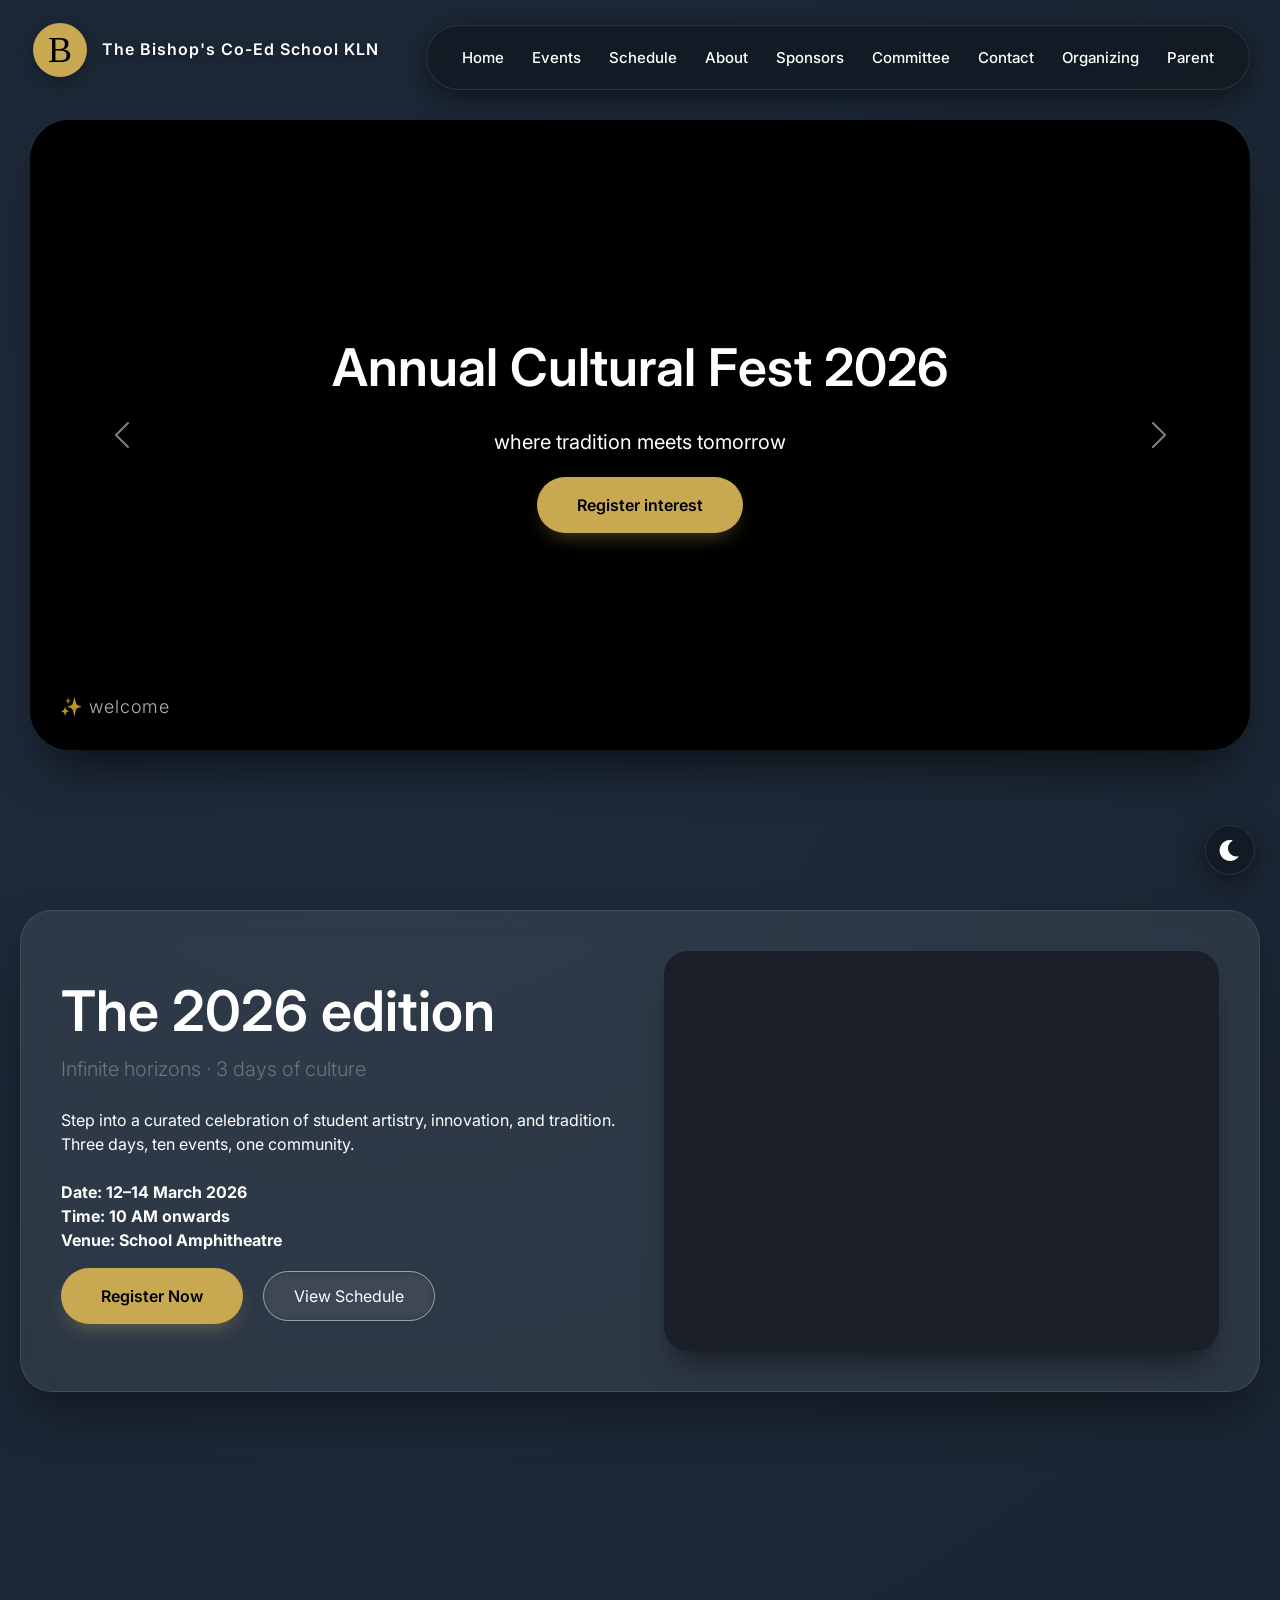
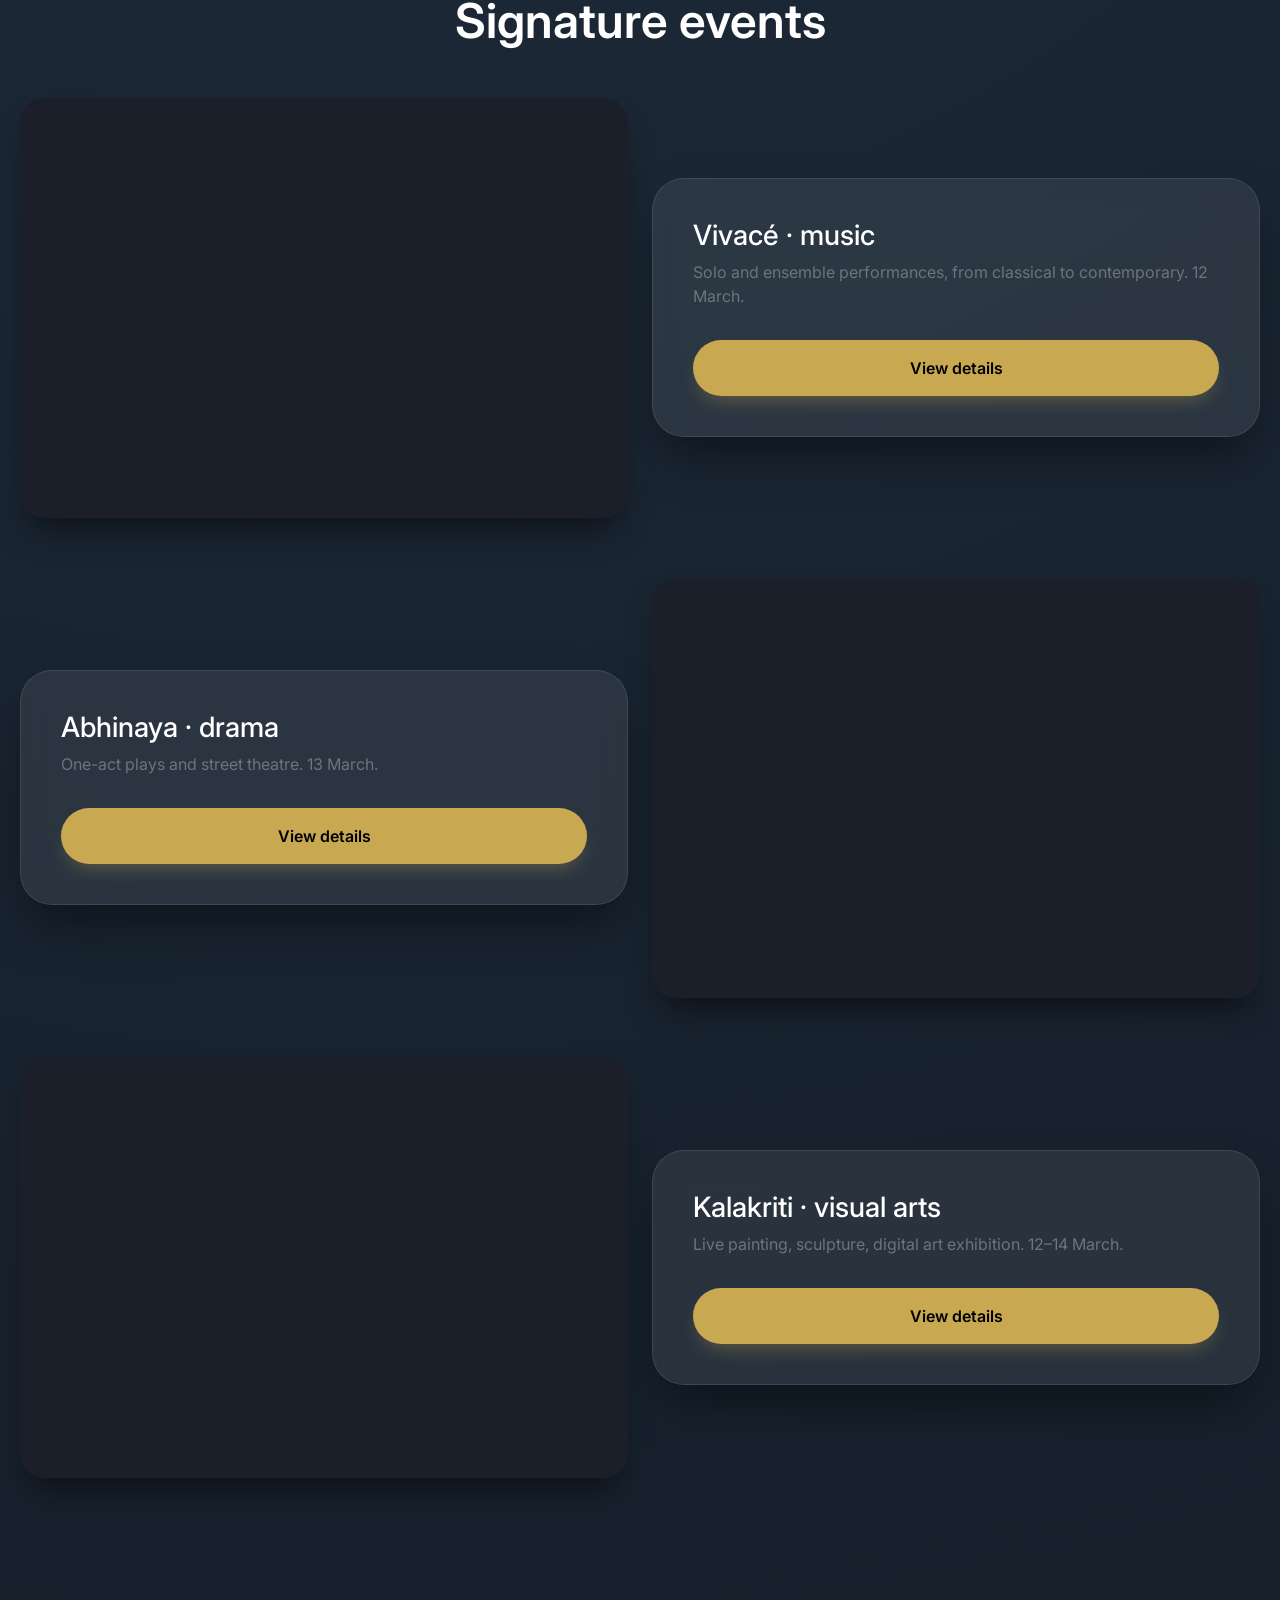
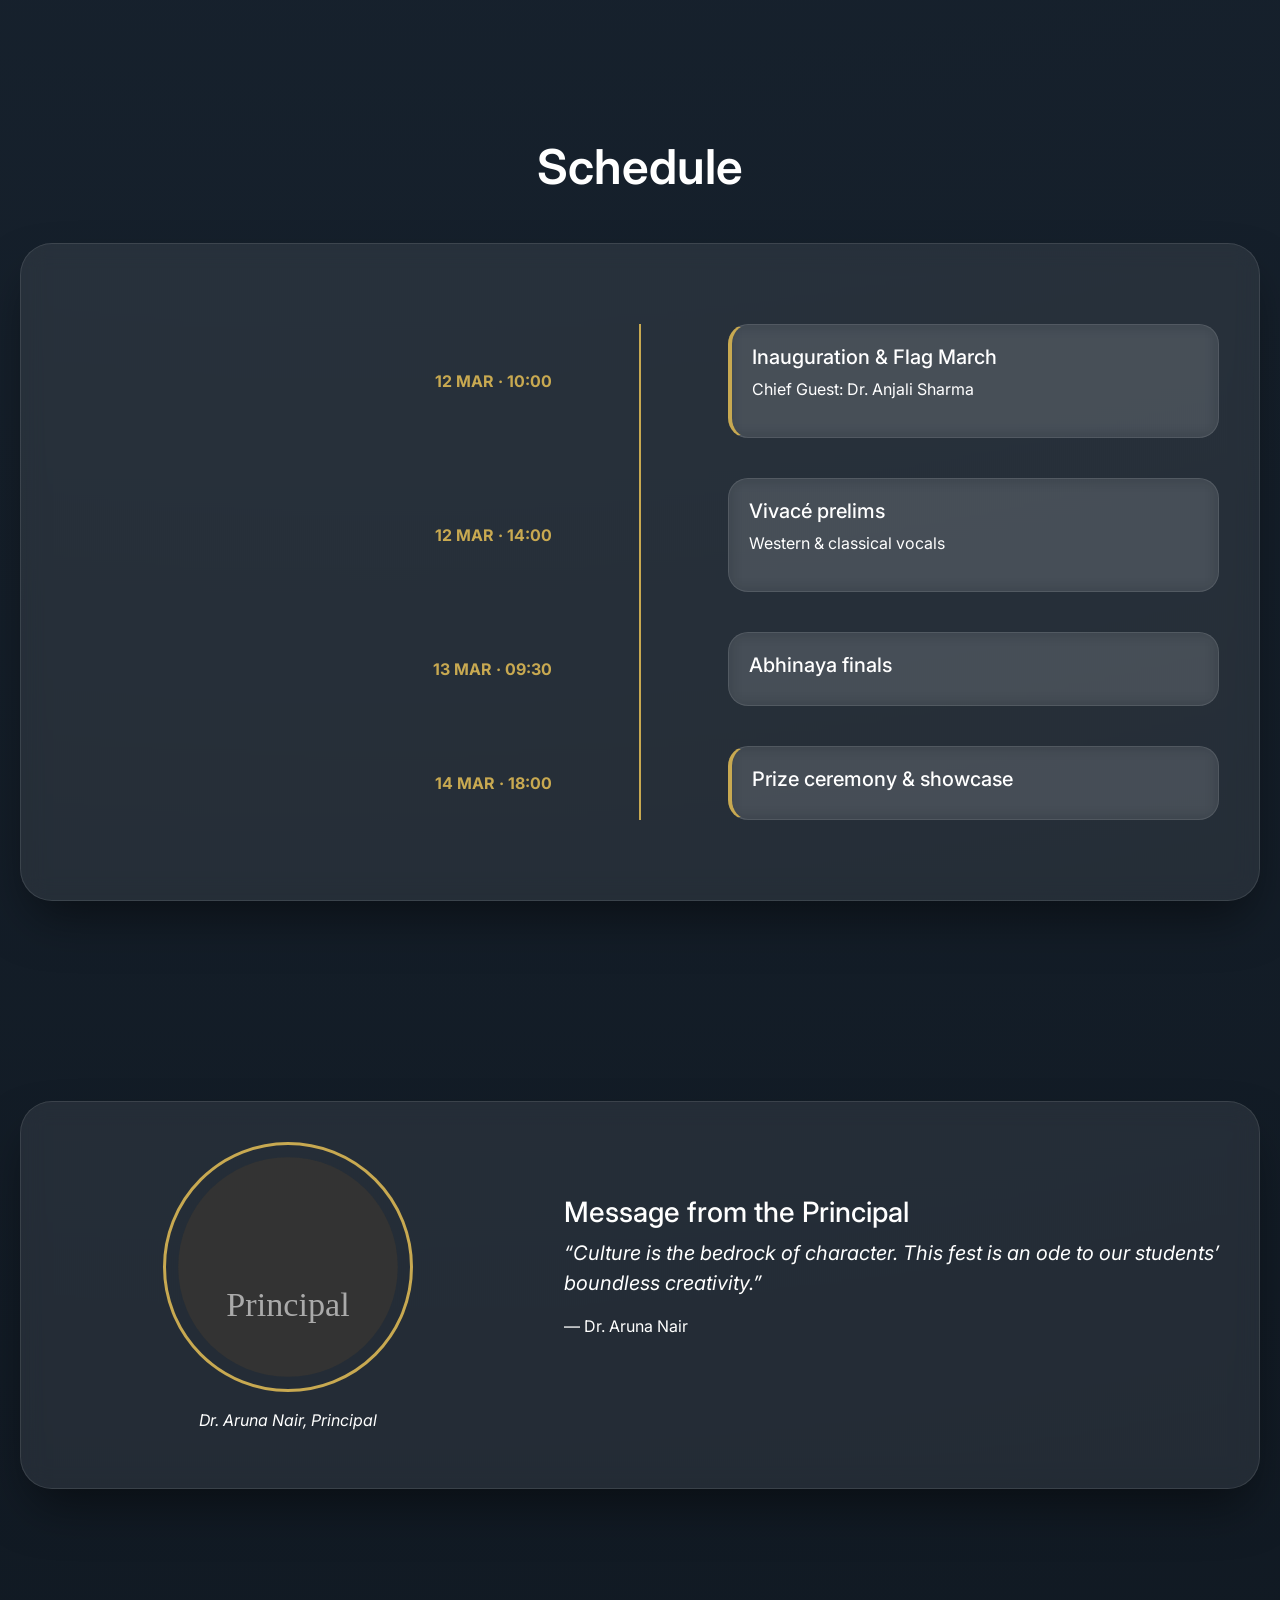
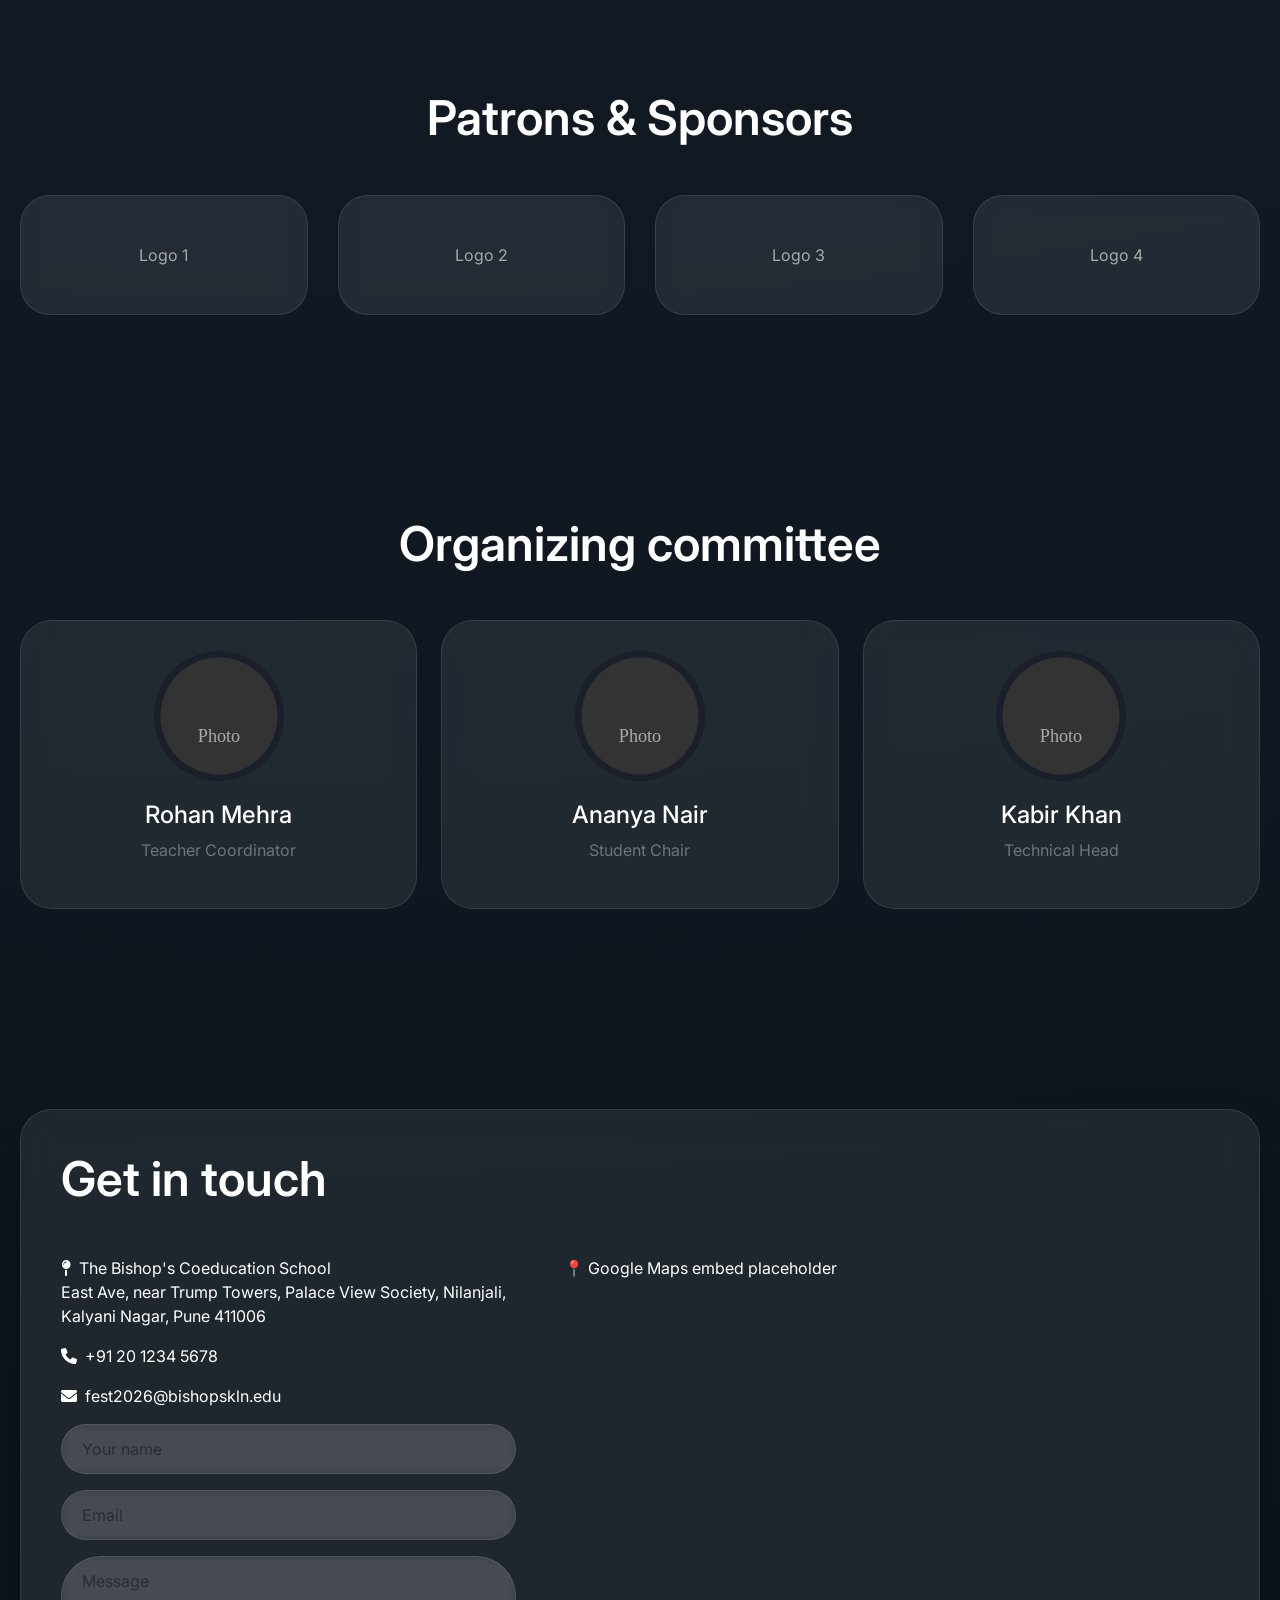
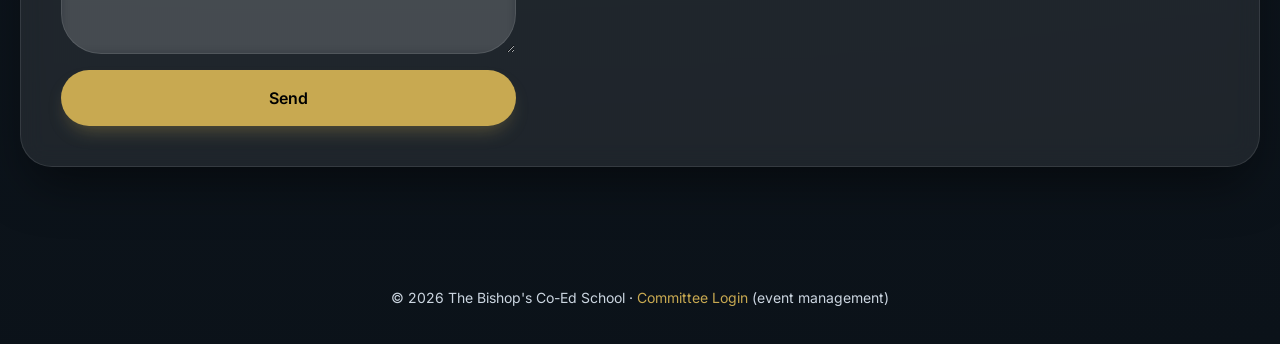
==== index.html @ 4e0a0984 "Add files via upload" ====
<!DOCTYPE html>
<html lang="en">
<head>
  <meta charset="UTF-8">
  <meta name="viewport" content="width=device-width, initial-scale=1.0">
  <title>The Bishop's Co-Ed School · Cultural Fest 2026</title>
  <link href="https://cdn.jsdelivr.net/npm/bootstrap@5.3.0-alpha1/dist/css/bootstrap.min.css" rel="stylesheet">
  <link rel="stylesheet" href="https://cdnjs.cloudflare.com/ajax/libs/font-awesome/6.0.0-beta3/css/all.min.css">
  <link href="https://fonts.googleapis.com/css2?family=Inter:opsz,wght@14..32,300;14..32,400;14..32,500;14..32,600;14..32,700&display=swap" rel="stylesheet">
  <link rel="stylesheet" href="style.css">
  <style>
    .footer-note { text-align: center; padding: 20px; font-size: 14px; background: transparent; color: var(--text-secondary); }
    .footer-note a { color: var(--gold); text-decoration: none; }
    .circle-img { width: 250px; height: 250px; border-radius: 50%; object-fit: cover; border: 3px solid var(--gold); }
    .event-img, .committee-img-fixed { width: 100%; height: 100%; object-fit: cover; border-radius: inherit; }
    .sponsor-img { width: 100%; height: 100%; object-fit: contain; padding: 20px; }
  </style>
</head>
<body>
  <!-- floating logo -->
  <div class="floating-logo" id="floatingLogo">
    <img src="images/logo.svg" alt="Bishop's Logo" onerror="this.src='data:image/svg+xml,%3Csvg xmlns=\'http://www.w3.org/2000/svg\' viewBox=\'0 0 100 100\'%3E%3Ccircle cx=\'50\' cy=\'50\' r=\'45\' fill=\'%23C8A951\' /%3E%3Ctext x=\'50\' y=\'70\' font-size=\'60\' text-anchor=\'middle\' fill=\'%23000000\' font-family=\'Inter\'%3EB%3C/text%3E%3C/svg%3E'">
    <div class="logo-text">The Bishop's Co-Ed School KLN</div>
  </div>

  <!-- floating navbar -->
  <nav class="floating-nav" id="floatingNav">
    <button class="hamburger" id="hamburgerBtn"><i class="fas fa-bars"></i></button>
    <ul class="nav-links" id="navLinks">
      <li><a href="index.html">Home</a></li>
      <li><a href="#events">Events</a></li>
      <li><a href="#schedule">Schedule</a></li>
      <li><a href="#about">About</a></li>
      <li><a href="#sponsors">Sponsors</a></li>
      <li><a href="#committee">Committee</a></li>
      <li><a href="#contact">Contact</a></li>
      <li><a href="organizing.html">Organizing</a></li>
      <li><a href="parent-login.html">Parent</a></li>
    </ul>
  </nav>

  <!-- theme toggle -->
  <div class="theme-toggle" id="themeToggle"><i class="fas fa-moon"></i></div>

  <!-- spacer for fixed header -->
  <div class="main-spacer"></div>

  <!-- CAROUSEL -->
  <div class="carousel-section">
    <div id="heroCarousel" class="carousel slide carousel-fade carousel-custom" data-bs-ride="carousel" data-bs-interval="4000">
      <div class="carousel-inner">
        <div class="carousel-item active">
          <div class="carousel-placeholder" style="background-image: url('images/carousel1.jpg'); background-size: cover; background-position: center;">
            <h1 style="font-size:52px; font-weight:600;">Annual Cultural Fest 2026</h1>
            <p style="font-size:20px; margin:20px 0;">where tradition meets tomorrow</p>
            <a href="registration.html" class="btn-gold">Register interest</a>
          </div>
          <div class="carousel-caption-custom">✨ welcome</div>
        </div>
        <div class="carousel-item">
          <div class="carousel-placeholder" style="background-image: url('images/carousel2.jpg'); background-size: cover; background-position: center;">
            <h2>Performing Arts</h2>
          </div>
          <div class="carousel-caption-custom">Highlights 2025 · music</div>
        </div>
        <div class="carousel-item">
          <div class="carousel-placeholder" style="background-image: url('images/carousel3.jpg'); background-size: cover; background-position: center;">
            <h2>Visual Arts</h2>
          </div>
          <div class="carousel-caption-custom">Highlights 2025 · art</div>
        </div>
        <div class="carousel-item">
          <div class="carousel-placeholder" style="background-image: url('images/carousel4.jpg'); background-size: cover; background-position: center;">
            <h2>Drama & Theatre</h2>
          </div>
          <div class="carousel-caption-custom">Highlights 2025 · stage</div>
        </div>
        <div class="carousel-item">
          <div class="carousel-placeholder" style="background-image: url('images/carousel5.jpg'); background-size: cover; background-position: center;">
            <h2>Literary</h2>
          </div>
          <div class="carousel-caption-custom">Highlights 2025 · words</div>
        </div>
        <div class="carousel-item">
          <div class="carousel-placeholder" style="background-image: url('images/carousel6.jpg'); background-size: cover; background-position: center;">
            <h1 style="font-size:48px;">Join the Celebration</h1>
            <a href="registration.html" class="btn-gold mt-4">REGISTER NOW</a>
          </div>
          <div class="carousel-caption-custom">final call</div>
        </div>
      </div>
      <button class="carousel-control-prev" type="button" data-bs-target="#heroCarousel" data-bs-slide="prev"><span class="carousel-control-prev-icon"></span></button>
      <button class="carousel-control-next" type="button" data-bs-target="#heroCarousel" data-bs-slide="next"><span class="carousel-control-next-icon"></span></button>
    </div>
  </div>

  <!-- EVENT INTRO -->
  <section class="section-padding" id="home">
    <div class="container-custom">
      <div class="floating-card">
        <div class="row g-5 align-items-center">
          <div class="col-lg-6">
            <h2 class="display-4 fw-semibold">The 2026 edition</h2>
            <p class="lead text-secondary">Infinite horizons · 3 days of culture</p>
            <p class="my-4">Step into a curated celebration of student artistry, innovation, and tradition. Three days, ten events, one community.</p>
            <p class="fw-bold"><span class="gold-text">Date:</span> 12–14 March 2026<br><span class="gold-text">Time:</span> 10 AM onwards<br><span class="gold-text">Venue:</span> School Amphitheatre</p>
            <a href="registration.html" class="btn-gold me-3">Register Now</a>
            <a href="#schedule" class="btn-outline-light">View Schedule</a>
          </div>
          <div class="col-lg-6">
            <div class="event-image" style="height:400px; overflow:hidden; border-radius:24px;">
              <img src="images/event-intro.jpg" alt="Event intro" class="event-img" onerror="this.style.display='none'; this.parentElement.classList.add('placeholder-black');">
            </div>
          </div>
        </div>
      </div>
    </div>
  </section>

  <!-- EVENTS ALTERNATING -->
  <section class="section-padding" id="events">
    <div class="container-custom">
      <h2 class="display-5 fw-semibold mb-5 text-center gold-text">Signature events</h2>
      
      <!-- Event 1 -->
      <div class="event-row row align-items-center">
        <div class="col-md-6 mb-4 mb-md-0">
          <div class="event-image" style="height:420px; overflow:hidden;">
            <img src="images/event1.jpg" alt="Vivacé" class="event-img" onerror="this.style.display='none'; this.parentElement.classList.add('placeholder-black');">
          </div>
        </div>
        <div class="col-md-6">
          <div class="floating-card" data-modal-target="eventModal1" style="cursor:pointer;">
            <h3>Vivacé · music</h3>
            <p class="text-secondary">Solo and ensemble performances, from classical to contemporary. 12 March.</p>
            <button class="btn-gold mt-3" data-modal-target="eventModal1">View details</button>
          </div>
        </div>
      </div>

      <!-- Event 2 -->
      <div class="event-row row align-items-center flex-md-row-reverse">
        <div class="col-md-6 mb-4 mb-md-0">
          <div class="event-image" style="height:420px; overflow:hidden;">
            <img src="images/event2.jpg" alt="Abhinaya" class="event-img" onerror="this.style.display='none'; this.parentElement.classList.add('placeholder-black');">
          </div>
        </div>
        <div class="col-md-6">
          <div class="floating-card" data-modal-target="eventModal2" style="cursor:pointer;">
            <h3>Abhinaya · drama</h3>
            <p class="text-secondary">One-act plays and street theatre. 13 March.</p>
            <button class="btn-gold mt-3" data-modal-target="eventModal2">View details</button>
          </div>
        </div>
      </div>

      <!-- Event 3 -->
      <div class="event-row row align-items-center">
        <div class="col-md-6 mb-4 mb-md-0">
          <div class="event-image" style="height:420px; overflow:hidden;">
            <img src="images/event3.jpg" alt="Kalakriti" class="event-img" onerror="this.style.display='none'; this.parentElement.classList.add('placeholder-black');">
          </div>
        </div>
        <div class="col-md-6">
          <div class="floating-card" data-modal-target="eventModal3" style="cursor:pointer;">
            <h3>Kalakriti · visual arts</h3>
            <p class="text-secondary">Live painting, sculpture, digital art exhibition. 12–14 March.</p>
            <button class="btn-gold mt-3" data-modal-target="eventModal3">View details</button>
          </div>
        </div>
      </div>
    </div>
  </section>

  <!-- SCHEDULE -->
  <section class="section-padding" id="schedule">
    <div class="container-custom">
      <h2 class="display-5 fw-semibold mb-5 text-center gold-text">Schedule</h2>
      <div class="floating-card">
        <div class="timeline-custom">
          <div class="timeline-line"></div>
          <div class="timeline-item" data-modal-target="scheduleModal1">
            <div class="timeline-time">12 MAR · 10:00</div>
            <div class="timeline-desc"><div class="timeline-card highlight"><h5>Inauguration & Flag March</h5><p>Chief Guest: Dr. Anjali Sharma</p></div></div>
          </div>
          <div class="timeline-item" data-modal-target="scheduleModal2">
            <div class="timeline-time">12 MAR · 14:00</div>
            <div class="timeline-desc"><div class="timeline-card"><h5>Vivacé prelims</h5><p>Western & classical vocals</p></div></div>
          </div>
          <div class="timeline-item" data-modal-target="scheduleModal3">
            <div class="timeline-time">13 MAR · 09:30</div>
            <div class="timeline-desc"><div class="timeline-card"><h5>Abhinaya finals</h5></div></div>
          </div>
          <div class="timeline-item" data-modal-target="scheduleModal4">
            <div class="timeline-time">14 MAR · 18:00</div>
            <div class="timeline-desc"><div class="timeline-card highlight"><h5>Prize ceremony & showcase</h5></div></div>
          </div>
        </div>
      </div>
    </div>
  </section>

  <!-- ABOUT -->
  <section class="section-padding" id="about">
    <div class="container-custom">
      <div class="floating-card">
        <div class="row g-5 align-items-center">
          <div class="col-md-5 text-center">
            <img src="images/principal.jpg" alt="Principal Dr. Aruna Nair" class="circle-img" onerror="this.src='data:image/svg+xml,%3Csvg xmlns=\'http://www.w3.org/2000/svg\' width=\'250\' height=\'250\' viewBox=\'0 0 100 100\'%3E%3Ccircle cx=\'50\' cy=\'50\' r=\'45\' fill=\'%23333\' /%3E%3Ctext x=\'50\' y=\'70\' font-size=\'14\' text-anchor=\'middle\' fill=\'%23aaa\'%3EPrincipal%3C/text%3E%3C/svg%3E';">
            <p class="mt-3 fst-italic">Dr. Aruna Nair, Principal</p>
          </div>
          <div class="col-md-7">
            <h3>Message from the Principal</h3>
            <p class="fs-5 fst-italic">“Culture is the bedrock of character. This fest is an ode to our students’ boundless creativity.”</p>
            <p>— Dr. Aruna Nair</p>
            <div class="placeholder-black" style="height:40px; width:200px;"></div>
          </div>
        </div>
      </div>
    </div>
  </section>

  <!-- SPONSORS -->
  <section class="section-padding" id="sponsors">
    <div class="container-custom">
      <h2 class="display-5 fw-semibold mb-5 text-center gold-text">Patrons & Sponsors</h2>
      <div class="sponsor-grid">
        <div class="sponsor-item" data-modal-target="sponsorModal1">
          <img src="images/sponsor1.jpg" alt="Sponsor 1" class="sponsor-img" onerror="this.style.display='none'; this.parentElement.innerHTML='Logo 1';">
        </div>
        <div class="sponsor-item" data-modal-target="sponsorModal2">
          <img src="images/sponsor2.jpg" alt="Sponsor 2" class="sponsor-img" onerror="this.style.display='none'; this.parentElement.innerHTML='Logo 2';">
        </div>
        <div class="sponsor-item" data-modal-target="sponsorModal3">
          <img src="images/sponsor3.jpg" alt="Sponsor 3" class="sponsor-img" onerror="this.style.display='none'; this.parentElement.innerHTML='Logo 3';">
        </div>
        <div class="sponsor-item" data-modal-target="sponsorModal4">
          <img src="images/sponsor4.jpg" alt="Sponsor 4" class="sponsor-img" onerror="this.style.display='none'; this.parentElement.innerHTML='Logo 4';">
        </div>
      </div>
    </div>
  </section>

  <!-- COMMITTEE -->
  <section class="section-padding" id="committee">
    <div class="container-custom">
      <h2 class="display-5 fw-semibold mb-5 text-center gold-text">Organizing committee</h2>
      <div class="row g-4">
        <div class="col-md-4">
          <div class="committee-card" data-modal-target="committeeModal1">
            <img src="images/committee1.jpg" alt="Rohan Mehra" class="committee-img" style="width:130px; height:130px; border-radius:50%; object-fit:cover;" onerror="this.src='data:image/svg+xml,%3Csvg xmlns=\'http://www.w3.org/2000/svg\' width=\'130\' height=\'130\' viewBox=\'0 0 100 100\'%3E%3Ccircle cx=\'50\' cy=\'50\' r=\'45\' fill=\'%23333\' /%3E%3Ctext x=\'50\' y=\'70\' font-size=\'14\' text-anchor=\'middle\' fill=\'%23aaa\'%3EPhoto%3C/text%3E%3C/svg%3E';">
            <h4>Rohan Mehra</h4>
            <p class="text-secondary">Teacher Coordinator</p>
          </div>
        </div>
        <div class="col-md-4">
          <div class="committee-card" data-modal-target="committeeModal2">
            <img src="images/committee2.jpg" alt="Ananya Nair" class="committee-img" style="width:130px; height:130px; border-radius:50%; object-fit:cover;" onerror="this.src='data:image/svg+xml,%3Csvg xmlns=\'http://www.w3.org/2000/svg\' width=\'130\' height=\'130\' viewBox=\'0 0 100 100\'%3E%3Ccircle cx=\'50\' cy=\'50\' r=\'45\' fill=\'%23333\' /%3E%3Ctext x=\'50\' y=\'70\' font-size=\'14\' text-anchor=\'middle\' fill=\'%23aaa\'%3EPhoto%3C/text%3E%3C/svg%3E';">
            <h4>Ananya Nair</h4>
            <p class="text-secondary">Student Chair</p>
          </div>
        </div>
        <div class="col-md-4">
          <div class="committee-card" data-modal-target="committeeModal3">
            <img src="images/committee3.jpg" alt="Kabir Khan" class="committee-img" style="width:130px; height:130px; border-radius:50%; object-fit:cover;" onerror="this.src='data:image/svg+xml,%3Csvg xmlns=\'http://www.w3.org/2000/svg\' width=\'130\' height=\'130\' viewBox=\'0 0 100 100\'%3E%3Ccircle cx=\'50\' cy=\'50\' r=\'45\' fill=\'%23333\' /%3E%3Ctext x=\'50\' y=\'70\' font-size=\'14\' text-anchor=\'middle\' fill=\'%23aaa\'%3EPhoto%3C/text%3E%3C/svg%3E';">
            <h4>Kabir Khan</h4>
            <p class="text-secondary">Technical Head</p>
          </div>
        </div>
      </div>
    </div>
  </section>

  <!-- CONTACT -->
  <section class="section-padding" id="contact">
    <div class="container-custom">
      <div class="floating-card">
        <h2 class="display-5 fw-semibold mb-5">Get in touch</h2>
        <div class="row g-5">
          <div class="col-md-5">
            <p><i class="fas fa-map-pin gold-text me-2"></i>The Bishop's Coeducation School<br>East Ave, near Trump Towers, Palace View Society, Nilanjali, Kalyani Nagar, Pune 411006</p>
            <p><i class="fas fa-phone gold-text me-2"></i>+91 20 1234 5678</p>
            <p><i class="fas fa-envelope gold-text me-2"></i>fest2026@bishopskln.edu</p>
            <form id="contactForm">
              <input class="form-control mb-3" placeholder="Your name" required>
              <input type="email" class="form-control mb-3" placeholder="Email" required>
              <textarea class="form-control mb-3" rows="3" placeholder="Message" required></textarea>
              <button class="btn-gold w-100">Send</button>
            </form>
          </div>
          <div class="col-md-7">
            <div class="map-placeholder">📍 Google Maps embed placeholder</div>
          </div>
        </div>
      </div>
    </div>
  </section>

  <!-- MODALS (same as before) -->
  <!-- Event Modal 1 -->
  <div class="modal fade" id="eventModal1" tabindex="-1" aria-hidden="true">
    <div class="modal-dialog modal-dialog-centered">
      <div class="modal-content">
        <div class="modal-header">
          <h5 class="modal-title">Vivacé · Music</h5>
          <button type="button" class="btn-close btn-close-white" data-bs-dismiss="modal" aria-label="Close"></button>
        </div>
        <div class="modal-body">
          <p><strong>Date:</strong> 12–13 March 2026</p>
          <p><strong>Venue:</strong> School Auditorium</p>
          <p><strong>Description:</strong> Solo and ensemble performances across genres – classical, western, fusion. Prelims on 12th, finals on 13th.</p>
          <p><strong>Rules:</strong> Max 5 minutes per performance. Backing tracks allowed (submit by 10 March).</p>
          <p><strong>Coordinator:</strong> Ms. Sunita Rao</p>
        </div>
        <div class="modal-footer">
          <button type="button" class="btn-gold" data-bs-dismiss="modal">Close</button>
        </div>
      </div>
    </div>
  </div>

  <!-- Event Modal 2 -->
  <div class="modal fade" id="eventModal2" tabindex="-1" aria-hidden="true">
    <div class="modal-dialog modal-dialog-centered">
      <div class="modal-content">
        <div class="modal-header">
          <h5 class="modal-title">Abhinaya · Drama</h5>
          <button type="button" class="btn-close btn-close-white" data-bs-dismiss="modal" aria-label="Close"></button>
        </div>
        <div class="modal-body">
          <p><strong>Date:</strong> 13 March 2026</p>
          <p><strong>Venue:</strong> Open Air Theatre</p>
          <p><strong>Description:</strong> One-act plays and street theatre. Teams of 6–12.</p>
          <p><strong>Rules:</strong> 20–30 minutes. Props provided by school upon request.</p>
          <p><strong>Coordinator:</strong> Mr. Rajesh Khanna</p>
        </div>
        <div class="modal-footer">
          <button type="button" class="btn-gold" data-bs-dismiss="modal">Close</button>
        </div>
      </div>
    </div>
  </div>

  <!-- Event Modal 3 -->
  <div class="modal fade" id="eventModal3" tabindex="-1" aria-hidden="true">
    <div class="modal-dialog modal-dialog-centered">
      <div class="modal-content">
        <div class="modal-header">
          <h5 class="modal-title">Kalakriti · Visual Arts</h5>
          <button type="button" class="btn-close btn-close-white" data-bs-dismiss="modal" aria-label="Close"></button>
        </div>
        <div class="modal-body">
          <p><strong>Date:</strong> 12–14 March 2026</p>
          <p><strong>Venue:</strong> Art Gallery & Campus</p>
          <p><strong>Description:</strong> Live painting, sculpture, digital art, photography exhibition.</p>
          <p><strong>Rules:</strong> Submit entries by 10 March. Live painting on 12th.</p>
          <p><strong>Coordinator:</strong> Ms. Meera Desai</p>
        </div>
        <div class="modal-footer">
          <button type="button" class="btn-gold" data-bs-dismiss="modal">Close</button>
        </div>
      </div>
    </div>
  </div>

  <!-- Schedule Modals (simplified) -->
  <div class="modal fade" id="scheduleModal1" tabindex="-1"><div class="modal-dialog"><div class="modal-content"><div class="modal-header"><h5>Inauguration</h5><button type="button" class="btn-close btn-close-white" data-bs-dismiss="modal"></button></div><div class="modal-body">Chief Guest Dr. Anjali Sharma, flag march, cultural procession.</div><div class="modal-footer"><button class="btn-gold" data-bs-dismiss="modal">Close</button></div></div></div></div>
  <div class="modal fade" id="scheduleModal2" tabindex="-1"><div class="modal-dialog"><div class="modal-content"><div class="modal-header"><h5>Vivacé Prelims</h5><button type="button" class="btn-close btn-close-white" data-bs-dismiss="modal"></button></div><div class="modal-body">Western and classical vocals. Open to all participants.</div><div class="modal-footer"><button class="btn-gold" data-bs-dismiss="modal">Close</button></div></div></div></div>
  <div class="modal fade" id="scheduleModal3" tabindex="-1"><div class="modal-dialog"><div class="modal-content"><div class="modal-header"><h5>Abhinaya Finals</h5><button type="button" class="btn-close btn-close-white" data-bs-dismiss="modal"></button></div><div class="modal-body">Final round of one-act plays. 5 best teams compete.</div><div class="modal-footer"><button class="btn-gold" data-bs-dismiss="modal">Close</button></div></div></div></div>
  <div class="modal fade" id="scheduleModal4" tabindex="-1"><div class="modal-dialog"><div class="modal-content"><div class="modal-header"><h5>Prize Ceremony</h5><button type="button" class="btn-close btn-close-white" data-bs-dismiss="modal"></button></div><div class="modal-body">Awards and closing showcase by winners.</div><div class="modal-footer"><button class="btn-gold" data-bs-dismiss="modal">Close</button></div></div></div></div>

  <!-- Sponsor Modals -->
  <div class="modal fade" id="sponsorModal1" tabindex="-1"><div class="modal-dialog"><div class="modal-content"><div class="modal-header"><h5>Sponsor 1</h5><button type="button" class="btn-close btn-close-white" data-bs-dismiss="modal"></button></div><div class="modal-body">ABC Corp – Title Sponsor</div><div class="modal-footer"><button class="btn-gold" data-bs-dismiss="modal">Close</button></div></div></div></div>
  <div class="modal fade" id="sponsorModal2" tabindex="-1"><div class="modal-dialog"><div class="modal-content"><div class="modal-header"><h5>Sponsor 2</h5><button type="button" class="btn-close btn-close-white" data-bs-dismiss="modal"></button></div><div class="modal-body">XYZ Ltd – Co-Sponsor</div><div class="modal-footer"><button class="btn-gold" data-bs-dismiss="modal">Close</button></div></div></div></div>
  <div class="modal fade" id="sponsorModal3" tabindex="-1"><div class="modal-dialog"><div class="modal-content"><div class="modal-header"><h5>Sponsor 3</h5><button type="button" class="btn-close btn-close-white" data-bs-dismiss="modal"></button></div><div class="modal-body">PQR Industries – Partner</div><div class="modal-footer"><button class="btn-gold" data-bs-dismiss="modal">Close</button></div></div></div></div>
  <div class="modal fade" id="sponsorModal4" tabindex="-1"><div class="modal-dialog"><div class="modal-content"><div class="modal-header"><h5>Sponsor 4</h5><button type="button" class="btn-close btn-close-white" data-bs-dismiss="modal"></button></div><div class="modal-body">LMN Trust – Supporter</div><div class="modal-footer"><button class="btn-gold" data-bs-dismiss="modal">Close</button></div></div></div></div>

  <!-- Committee Modals -->
  <div class="modal fade" id="committeeModal1" tabindex="-1"><div class="modal-dialog"><div class="modal-content"><div class="modal-header"><h5>Rohan Mehra</h5><button type="button" class="btn-close btn-close-white" data-bs-dismiss="modal"></button></div><div class="modal-body">Teacher Coordinator (Performing Arts). Email: r.mehra@bishopskln.edu</div><div class="modal-footer"><button class="btn-gold" data-bs-dismiss="modal">Close</button></div></div></div></div>
  <div class="modal fade" id="committeeModal2" tabindex="-1"><div class="modal-dialog"><div class="modal-content"><div class="modal-header"><h5>Ananya Nair</h5><button type="button" class="btn-close btn-close-white" data-bs-dismiss="modal"></button></div><div class="modal-body">Student Chair, Grade 12. Email: ananya.n@student.bishopskln.edu</div><div class="modal-footer"><button class="btn-gold" data-bs-dismiss="modal">Close</button></div></div></div></div>
  <div class="modal fade" id="committeeModal3" tabindex="-1"><div class="modal-dialog"><div class="modal-content"><div class="modal-header"><h5>Kabir Khan</h5><button type="button" class="btn-close btn-close-white" data-bs-dismiss="modal"></button></div><div class="modal-body">Technical Head (Light & Sound).</div><div class="modal-footer"><button class="btn-gold" data-bs-dismiss="modal">Close</button></div></div></div></div>

  <!-- Footer -->
  <div class="footer-note">
    <p>© 2026 The Bishop's Co-Ed School · <a href="committee-login.html">Committee Login</a> (event management)</p>
  </div>

  <script src="https://cdn.jsdelivr.net/npm/bootstrap@5.3.0-alpha1/dist/js/bootstrap.bundle.min.js"></script>
  <script src="script.js"></script>
</body>
</html>
---- style.css ----
/* ===== RESET & GLOBAL GRADIENT BACKGROUND ===== */
* {
  margin: 0;
  padding: 0;
  box-sizing: border-box;
  font-family: 'Inter', sans-serif;
}

body {
  transition: background 0.4s ease, color 0.4s ease;
  min-height: 100vh;
  background: radial-gradient(circle at 30% 10%, #1e2b3a, #0b1219);
  color: #ffffff;
  overflow-x: hidden;
}

body.light-mode {
  background: linear-gradient(145deg, #f0f4fa, #d9e0eb);
  color: #111111;
}

body.light-mode {
  --bg-primary: #f0f4fa;
  --bg-alt: #ffffffcc;
  --text-primary: #111111;
  --text-secondary: #2c3e50;
  --accent-gradient: linear-gradient(135deg, #0F2027, #203A43, #2C5364);
  --gold: #C8A951;
  --card-bg: rgba(255, 255, 255, 0.2);
  --glass-bg: rgba(255, 255, 255, 0.15);
  --glass-border: rgba(255, 255, 255, 0.3);
  --nav-shadow: 0 8px 30px rgba(0, 0, 0, 0.2);
  --placeholder-bg: #2c3e50;
}

body:not(.light-mode) {
  --bg-primary: #0b1219;
  --bg-alt: #1e2b3acc;
  --text-primary: #ffffff;
  --text-secondary: #cbd5e0;
  --accent-gradient: linear-gradient(135deg, #1e3c72, #2a5298);
  --gold: #C8A951;
  --card-bg: rgba(255, 255, 255, 0.08);
  --glass-bg: rgba(0, 0, 0, 0.3);
  --glass-border: rgba(255, 255, 255, 0.1);
  --nav-shadow: 0 8px 30px rgba(0, 0, 0, 0.5);
  --placeholder-bg: #1a1f2a;
}

.floating-logo {
  position: fixed;
  top: 20px;
  left: 30px;
  z-index: 1100;
  transition: opacity 0.3s ease, transform 0.3s ease;
  display: flex;
  align-items: center;
  gap: 12px;
  opacity: 1;
  filter: drop-shadow(0 4px 10px rgba(0,0,0,0.3));
}

.floating-logo img {
  width: 60px;
  height: auto;
  background: transparent;
  transition: width 0.3s ease;
}

.logo-text {
  font-size: 16px;
  font-weight: 600;
  letter-spacing: 1px;
  color: var(--text-primary);
  line-height: 1.2;
  text-shadow: 0 2px 5px rgba(0,0,0,0.3);
  white-space: nowrap;
}

.logo-shrink img {
  width: 50px !important;
}

.logo-fade {
  opacity: 0.7 !important;
}

.floating-nav {
  position: fixed;
  top: 25px;
  right: 30px;
  z-index: 1100;
  height: 65px;
  background: var(--glass-bg);
  backdrop-filter: blur(18px);
  -webkit-backdrop-filter: blur(18px);
  border: 1px solid var(--glass-border);
  border-radius: 40px;
  padding: 0 35px;
  box-shadow: var(--nav-shadow);
  display: flex;
  align-items: center;
  transition: transform 0.4s ease, background 0.3s;
}

.nav-links {
  display: flex;
  gap: 28px;
  align-items: center;
  margin: 0;
  padding: 0;
  list-style: none;
}

.nav-links a {
  text-decoration: none;
  font-size: 15px;
  font-weight: 500;
  color: var(--text-primary);
  position: relative;
  padding: 6px 0;
  transition: color 0.2s;
  white-space: nowrap;
  text-shadow: 0 1px 4px rgba(0,0,0,0.2);
}

.nav-links a::after {
  content: '';
  position: absolute;
  bottom: 0;
  left: 50%;
  transform: translateX(-50%) scaleX(0);
  width: 80%;
  height: 2px;
  background: var(--gold);
  transition: transform 0.3s ease;
  transform-origin: center;
}

.nav-links a:hover::after {
  transform: translateX(-50%) scaleX(1);
}

.nav-links a:hover {
  color: var(--gold);
}

.nav-hidden {
  transform: translateY(-120px);
}

.hamburger {
  display: none;
  font-size: 28px;
  cursor: pointer;
  color: var(--text-primary);
  background: transparent;
  border: none;
}

@media (max-width: 992px) {
  .nav-links { display: none; }
  .hamburger { display: block; }
  .floating-nav { padding: 0 25px; }
  .mobile-nav-open .nav-links {
    display: flex;
    flex-direction: column;
    position: absolute;
    top: 75px;
    right: 0;
    background: var(--glass-bg);
    backdrop-filter: blur(20px);
    border-radius: 24px;
    padding: 25px;
    gap: 20px;
    min-width: 220px;
    border: 1px solid var(--glass-border);
  }
}

@media (max-width: 576px) {
  .floating-logo {
    left: 15px;
    gap: 8px;
  }
  .floating-logo img { width: 50px; }
  .logo-text { font-size: 13px; }
  .floating-nav { right: 15px; padding: 0 20px; }
}

.theme-toggle {
  position: fixed;
  bottom: 25px;
  right: 25px;
  width: 50px;
  height: 50px;
  border-radius: 50%;
  background: var(--glass-bg);
  backdrop-filter: blur(12px);
  border: 1px solid var(--glass-border);
  box-shadow: var(--nav-shadow);
  z-index: 1100;
  display: flex;
  align-items: center;
  justify-content: center;
  cursor: pointer;
  transition: 0.2s;
  color: var(--text-primary);
  font-size: 24px;
}

.theme-toggle:hover { transform: scale(1.08); }

.main-spacer { height: 120px; }

.container-custom {
  max-width: 1300px;
  margin: 0 auto;
  padding: 0 20px;
}

.floating-card {
  background: var(--card-bg);
  backdrop-filter: blur(12px);
  -webkit-backdrop-filter: blur(12px);
  border: 1px solid var(--glass-border);
  border-radius: 32px;
  padding: 40px;
  box-shadow: 0 25px 50px -12px rgba(0, 0, 0, 0.5);
  transition: transform 0.3s ease, box-shadow 0.3s ease;
}

.floating-card:hover {
  transform: translateY(-8px);
  box-shadow: 0 30px 60px -12px rgba(0, 0, 0, 0.7);
}

.btn-gold {
  background: var(--gold);
  border: none;
  color: #000;
  font-weight: 600;
  padding: 16px 40px;
  border-radius: 40px;
  transition: 0.2s;
  text-decoration: none;
  display: inline-block;
  cursor: pointer;
  border: 0;
  box-shadow: 0 10px 20px -8px rgba(200, 169, 81, 0.4);
}

.btn-gold:hover {
  background: #b6923f;
  transform: scale(1.02);
  color: #000;
}

.btn-outline-light {
  background: transparent;
  border: 1px solid rgba(255,255,255,0.5);
  color: var(--text-primary);
  padding: 12px 30px;
  border-radius: 40px;
  transition: 0.2s;
  text-decoration: none;
  display: inline-block;
  backdrop-filter: blur(5px);
}

.btn-outline-light:hover {
  background: rgba(255,255,255,0.1);
  border-color: var(--gold);
}

.carousel-section { padding: 0 30px; margin-bottom: 60px; }
.carousel-custom {
  border-radius: 40px;
  overflow: hidden;
  box-shadow: 0 30px 50px -20px rgba(0,0,0,0.7);
  background: #000;
}
.carousel, .carousel-inner, .carousel-item { height: 70vh; min-height: 500px; }
.carousel-item { background-color: #000; position: relative; }
.carousel-placeholder {
  width: 100%; height: 100%;
  display: flex; align-items: center; justify-content: center; flex-direction: column;
  color: white; text-align: center;
  background: rgba(0,0,0,0.6);
}
.carousel-caption-custom {
  position: absolute; bottom: 30px; left: 30px;
  color: rgba(255,255,255,0.7); font-size: 18px; font-weight: 300; letter-spacing: 1px;
}

.section-padding { padding: 100px 0; }

.event-row { margin-bottom: 60px; }
.event-row .floating-card { height: 100%; display: flex; flex-direction: column; justify-content: center; }
.event-image {
  background: var(--placeholder-bg);
  border-radius: 24px;
  height: 300px;
  display: flex;
  align-items: center;
  justify-content: center;
  color: #aaa;
  box-shadow: 0 20px 30px -10px rgba(0,0,0,0.5);
}

.timeline-custom { position: relative; }
.timeline-line {
  position: absolute; left: 50%; width: 2px; background: var(--gold);
  top: 0; bottom: 0; transform: translateX(-50%);
}
.timeline-item {
  display: flex; justify-content: space-between; align-items: center;
  margin: 40px 0; position: relative; cursor: pointer;
}
.timeline-time { font-weight: 700; color: var(--gold); width: 45%; text-align: right; padding-right: 30px; }
.timeline-desc { width: 45%; padding-left: 30px; }
.timeline-card {
  background: var(--card-bg); backdrop-filter: blur(8px); padding: 20px;
  border-radius: 20px; border: 1px solid var(--glass-border); transition: 0.2s;
}
.timeline-card:hover { transform: scale(1.02); background: rgba(255,255,255,0.15); }
.timeline-card.highlight { border-left: 4px solid var(--gold); }
@media (max-width: 768px) {
  .timeline-line { left: 30px; }
  .timeline-item { flex-direction: column; align-items: start; }
  .timeline-time, .timeline-desc { width: 100%; text-align: left; padding: 0 0 0 60px; }
}

.sponsor-grid {
  display: grid; grid-template-columns: repeat(4, 1fr); gap: 30px;
}
.sponsor-item {
  background: var(--card-bg); backdrop-filter: blur(8px); border: 1px solid var(--glass-border);
  height: 120px; border-radius: 30px; transition: 0.25s;
  display: flex; align-items: center; justify-content: center; color: #aaa; cursor: pointer;
}
.sponsor-item:hover {
  transform: scale(1.05); background: rgba(255,255,255,0.2); box-shadow: 0 15px 30px rgba(0,0,0,0.4);
}

.committee-card {
  background: var(--card-bg); backdrop-filter: blur(12px); border: 1px solid var(--glass-border);
  border-radius: 32px; padding: 30px; transition: 0.25s; height: 100%; text-align: center; cursor: pointer;
}
.committee-card:hover {
  transform: translateY(-10px); background: rgba(255,255,255,0.15);
  box-shadow: 0 30px 50px -20px rgba(0,0,0,0.6);
}
.committee-img {
  width: 130px; height: 130px; border-radius: 50%; background: var(--placeholder-bg); margin: 0 auto 20px;
}

.modal-content {
  background: var(--card-bg); backdrop-filter: blur(24px); border: 1px solid var(--glass-border);
  border-radius: 40px; color: var(--text-primary); box-shadow: 0 50px 100px -20px black;
}
.modal-header { border-bottom: 1px solid var(--glass-border); }
.modal-footer { border-top: 1px solid var(--glass-border); }
.modal-backdrop.show { opacity: 0.7; backdrop-filter: blur(10px); background-color: rgba(0,0,0,0.5); }

.form-control, .form-select {
  background: rgba(255,255,255,0.1); backdrop-filter: blur(5px); border: 1px solid var(--glass-border);
  border-radius: 40px; padding: 12px 20px; color: var(--text-primary);
}
.form-control:focus, .form-select:focus {
  background: rgba(255,255,255,0.15); border-color: var(--gold);
  box-shadow: 0 0 0 0.2rem rgba(200, 169, 81, 0.3); color: var(--text-primary);
}

.ticket-card {
  background: var(--card-bg); backdrop-filter: blur(20px); border: 1px solid var(--glass-border);
  border-radius: 48px; padding: 40px; box-shadow: 0 30px 60px -15px black;
  max-width: 600px; margin: 40px auto;
}
.ticket-detail-card {
  background: rgba(0,0,0,0.3); backdrop-filter: blur(10px); border-radius: 32px; padding: 25px;
  border: 1px solid var(--glass-border); margin-top: 20px;
}
.qr-placeholder {
  width: 120px; height: 120px; background: black; margin: 20px auto; border-radius: 20px;
}

.login-card {
  background: var(--card-bg); backdrop-filter: blur(20px); border: 1px solid var(--glass-border);
  border-radius: 48px; padding: 40px; max-width: 500px; margin: 40px auto;
}

.text-gold { color: var(--gold); }
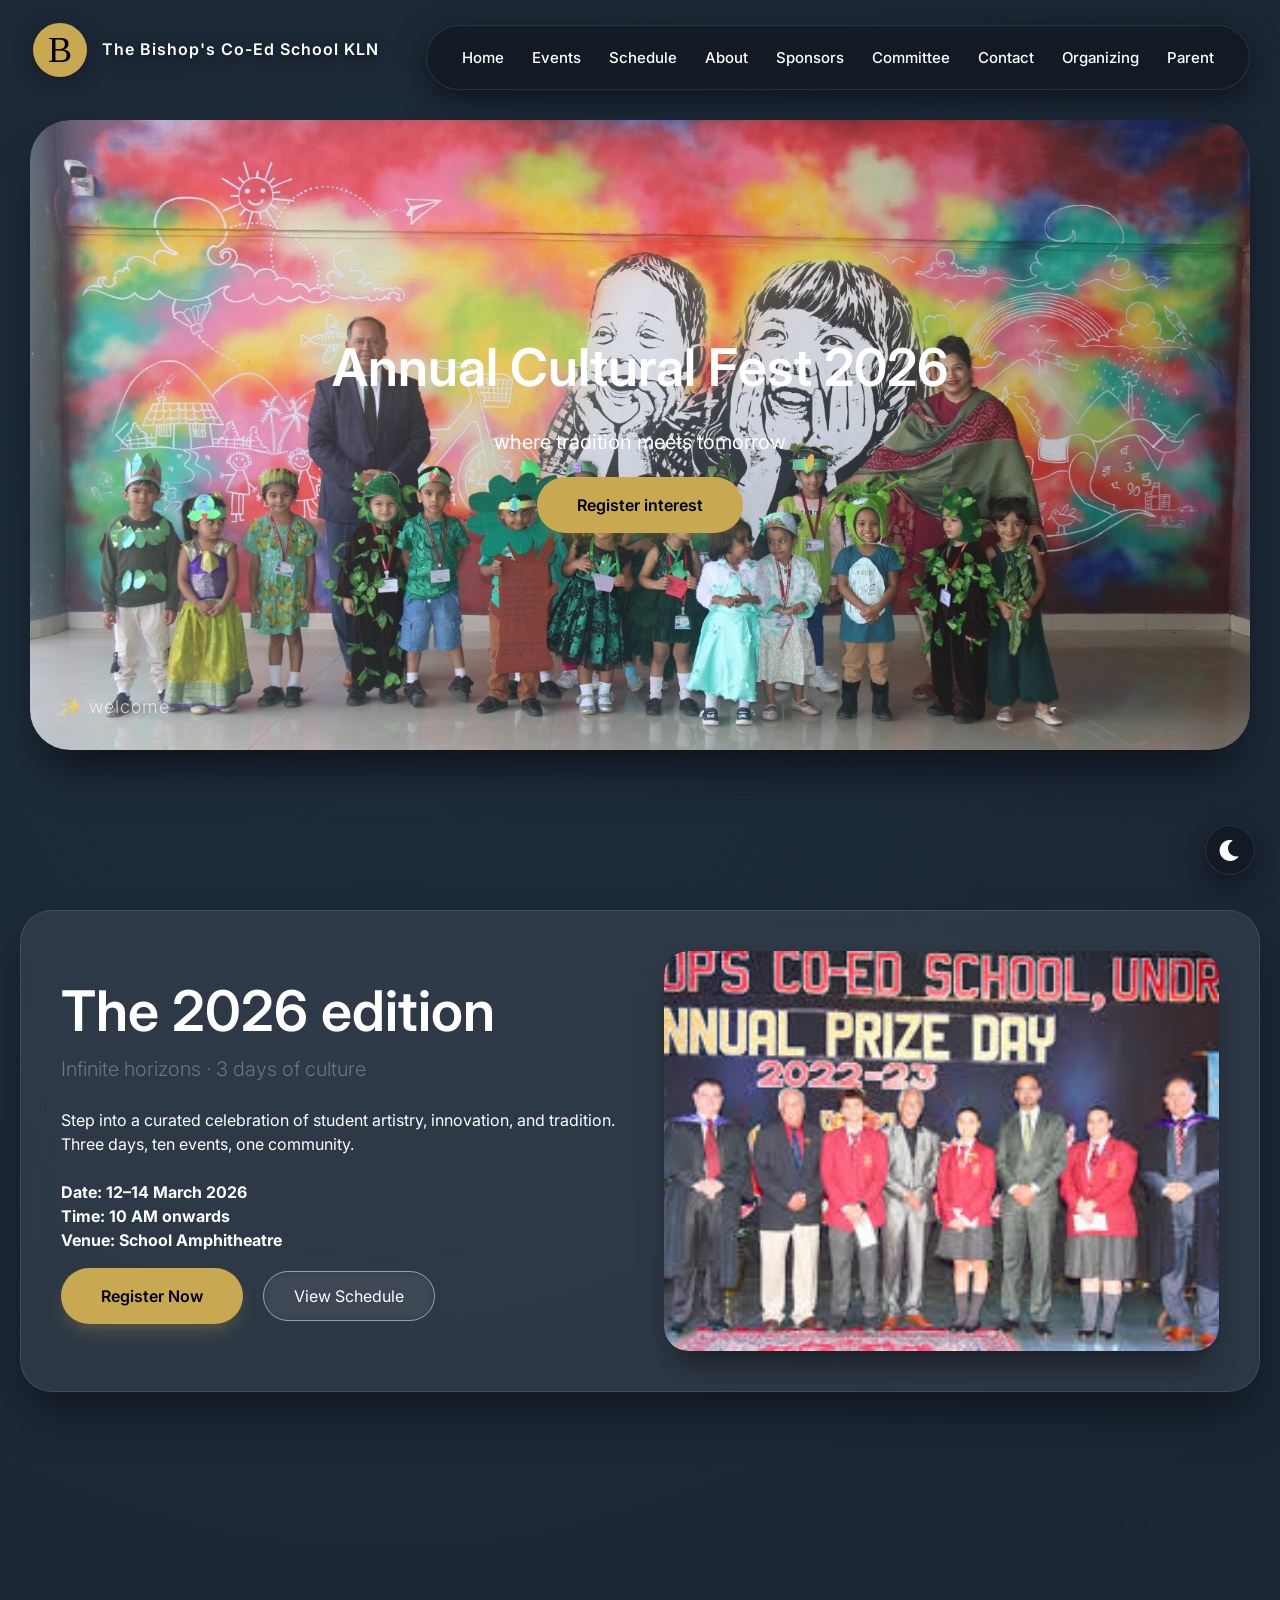
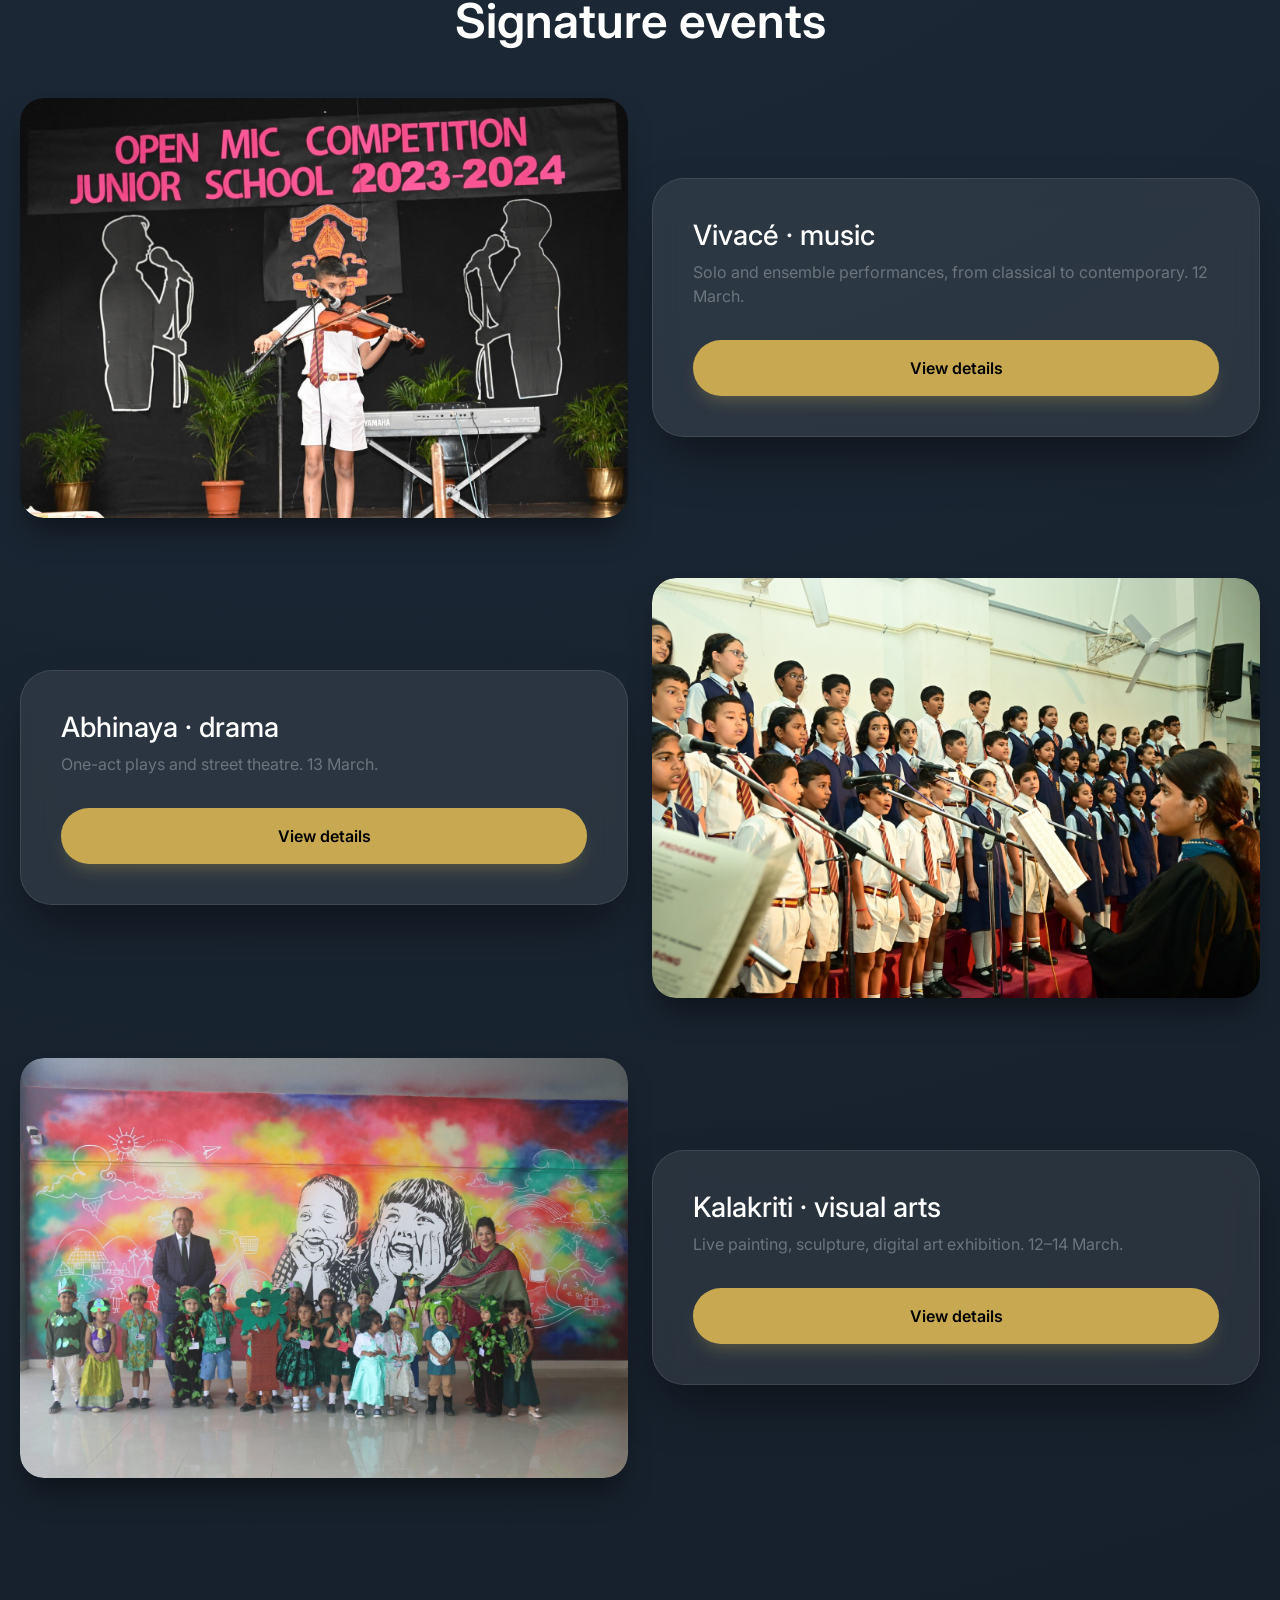
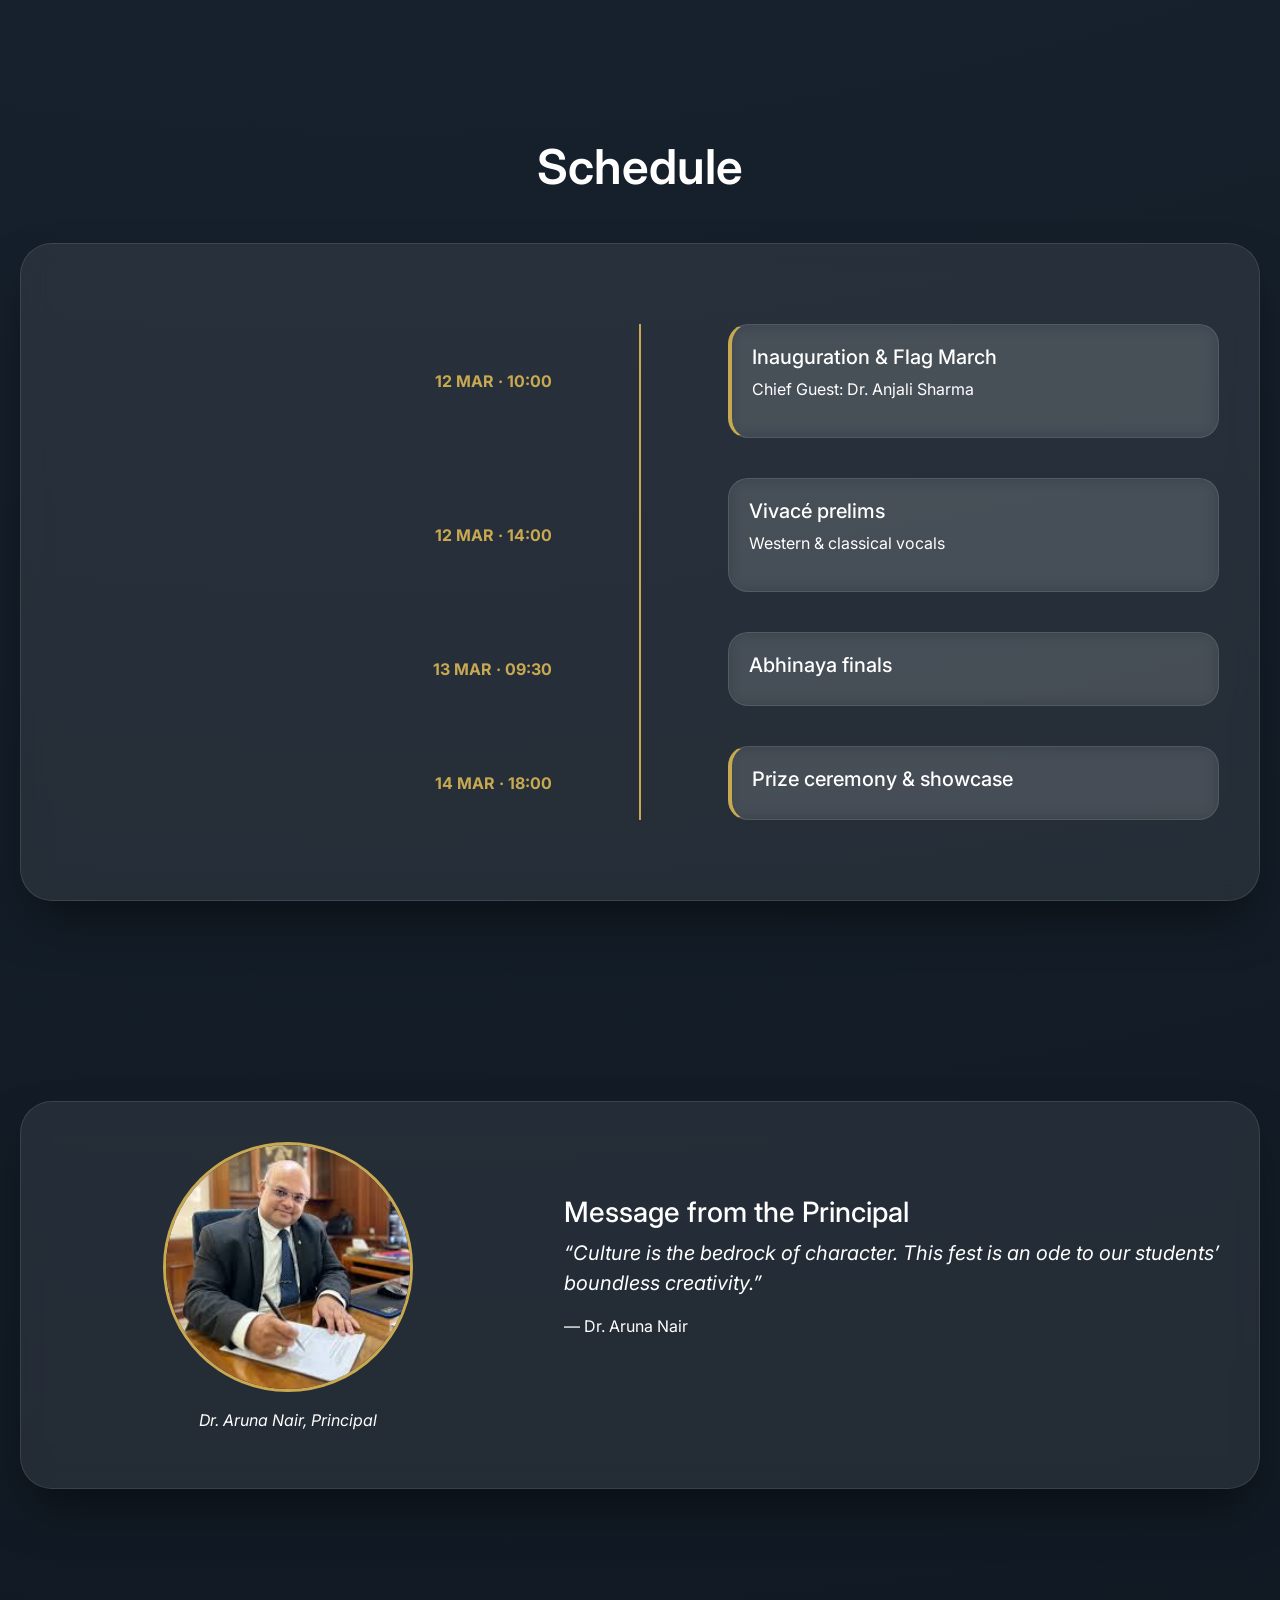
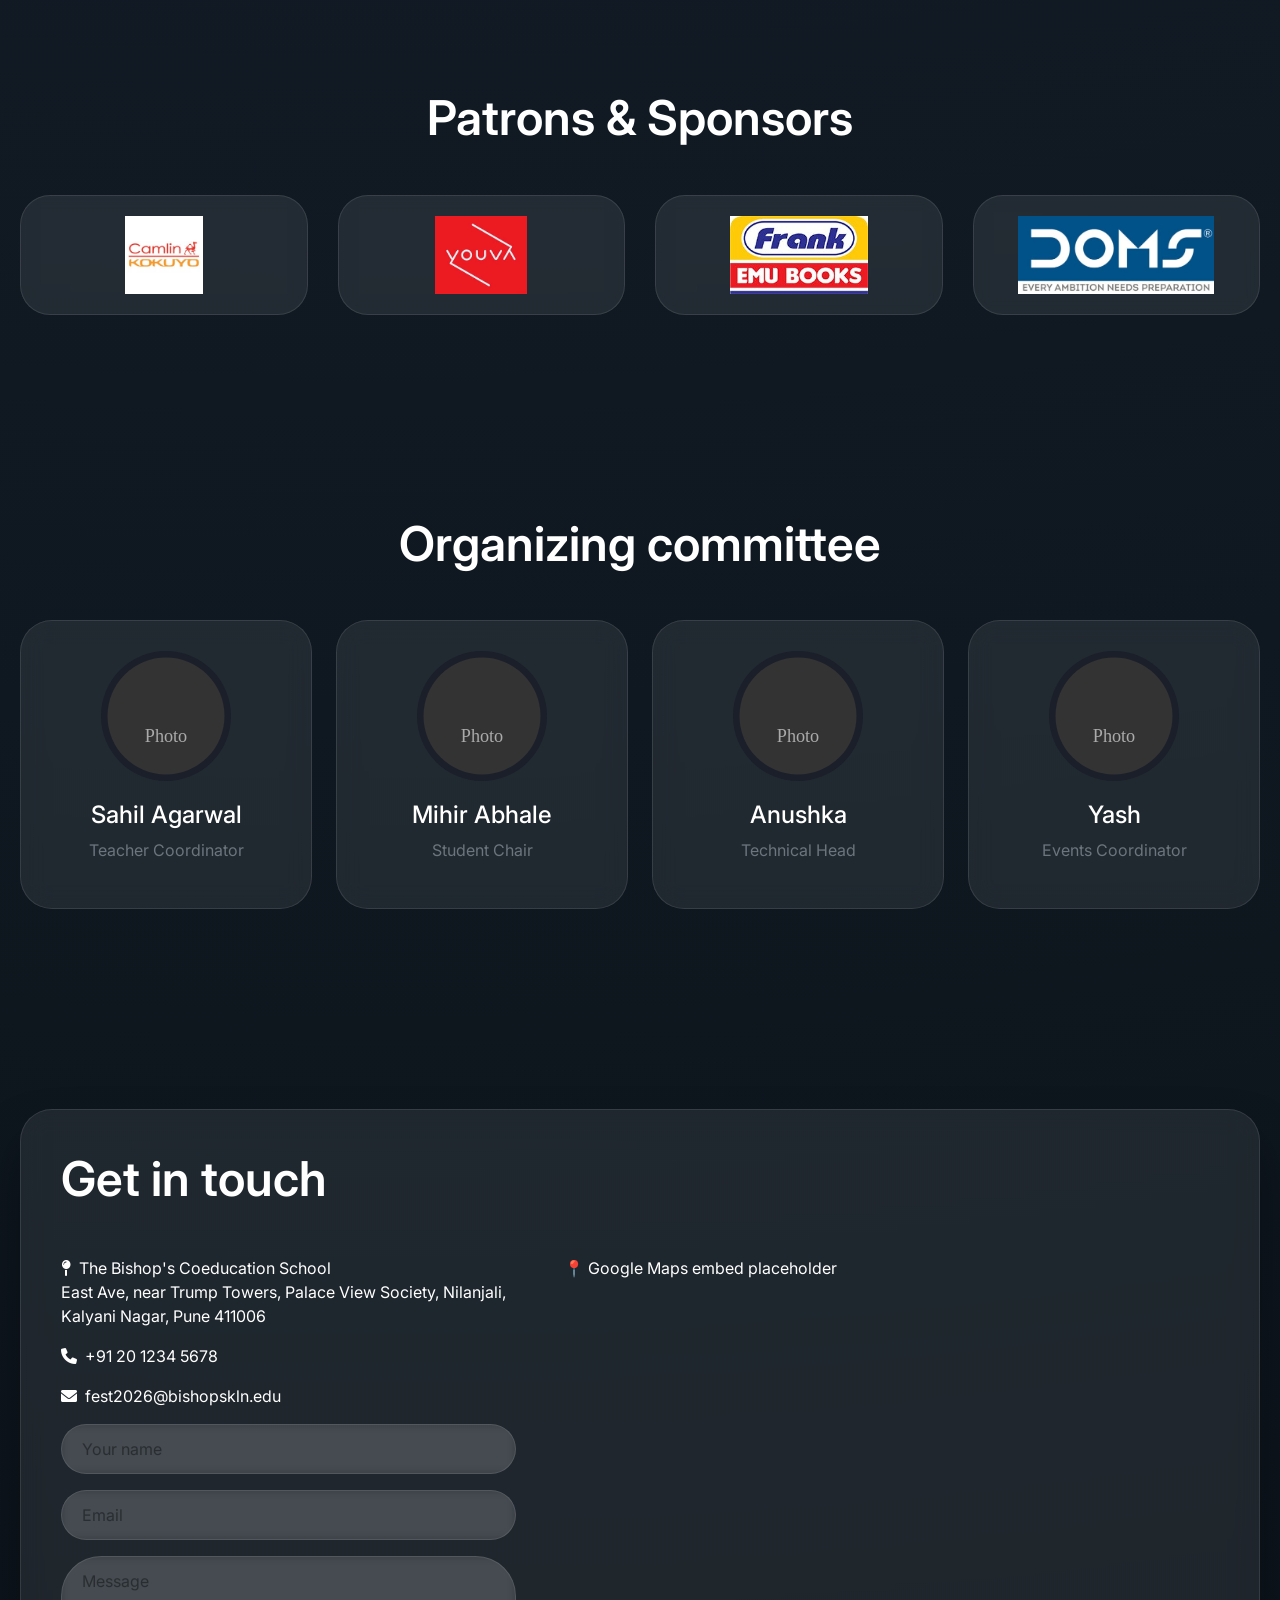
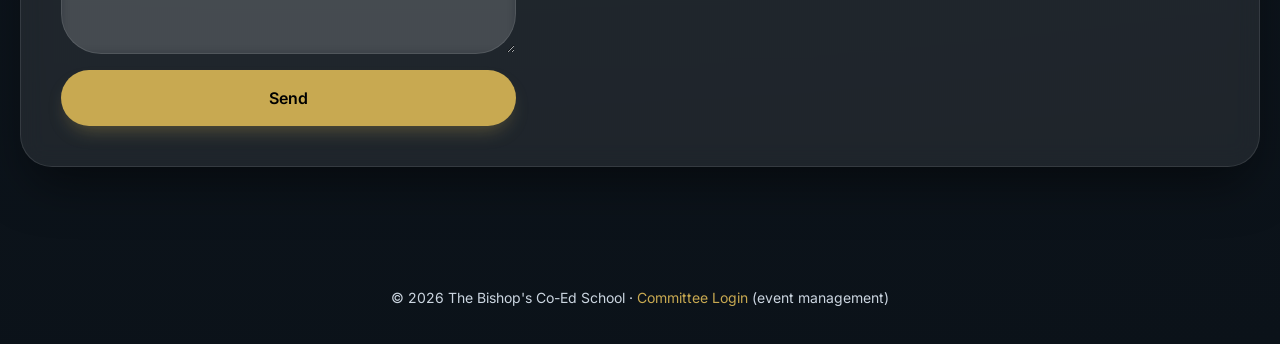
==== commit bf01c2b0: "added images" ====
--- a/index.html
+++ b/index.html
@@ -246,25 +246,32 @@
     <div class="container-custom">
       <h2 class="display-5 fw-semibold mb-5 text-center gold-text">Organizing committee</h2>
       <div class="row g-4">
-        <div class="col-md-4">
+        <div class="col-lg-3 col-md-6">
           <div class="committee-card" data-modal-target="committeeModal1">
-            <img src="images/committee1.jpg" alt="Rohan Mehra" class="committee-img" style="width:130px; height:130px; border-radius:50%; object-fit:cover;" onerror="this.src='data:image/svg+xml,%3Csvg xmlns=\'http://www.w3.org/2000/svg\' width=\'130\' height=\'130\' viewBox=\'0 0 100 100\'%3E%3Ccircle cx=\'50\' cy=\'50\' r=\'45\' fill=\'%23333\' /%3E%3Ctext x=\'50\' y=\'70\' font-size=\'14\' text-anchor=\'middle\' fill=\'%23aaa\'%3EPhoto%3C/text%3E%3C/svg%3E';">
-            <h4>Rohan Mehra</h4>
+            <img src="images/sahil.jpeg" alt="Rohan Mehra" class="committee-img" style="width:130px; height:130px; border-radius:50%; object-fit:cover;" onerror="this.src='data:image/svg+xml,%3Csvg xmlns=\'http://www.w3.org/2000/svg\' width=\'130\' height=\'130\' viewBox=\'0 0 100 100\'%3E%3Ccircle cx=\'50\' cy=\'50\' r=\'45\' fill=\'%23333\' /%3E%3Ctext x=\'50\' y=\'70\' font-size=\'14\' text-anchor=\'middle\' fill=\'%23aaa\'%3EPhoto%3C/text%3E%3C/svg%3E';">
+            <h4>Sahil Agarwal</h4>
             <p class="text-secondary">Teacher Coordinator</p>
           </div>
         </div>
-        <div class="col-md-4">
+        <div class="col-lg-3 col-md-6">
           <div class="committee-card" data-modal-target="committeeModal2">
-            <img src="images/committee2.jpg" alt="Ananya Nair" class="committee-img" style="width:130px; height:130px; border-radius:50%; object-fit:cover;" onerror="this.src='data:image/svg+xml,%3Csvg xmlns=\'http://www.w3.org/2000/svg\' width=\'130\' height=\'130\' viewBox=\'0 0 100 100\'%3E%3Ccircle cx=\'50\' cy=\'50\' r=\'45\' fill=\'%23333\' /%3E%3Ctext x=\'50\' y=\'70\' font-size=\'14\' text-anchor=\'middle\' fill=\'%23aaa\'%3EPhoto%3C/text%3E%3C/svg%3E';">
-            <h4>Ananya Nair</h4>
+            <img src="images/mihir.jpeg" alt="Ananya Nair" class="committee-img" style="width:130px; height:130px; border-radius:50%; object-fit:cover;" onerror="this.src='data:image/svg+xml,%3Csvg xmlns=\'http://www.w3.org/2000/svg\' width=\'130\' height=\'130\' viewBox=\'0 0 100 100\'%3E%3Ccircle cx=\'50\' cy=\'50\' r=\'45\' fill=\'%23333\' /%3E%3Ctext x=\'50\' y=\'70\' font-size=\'14\' text-anchor=\'middle\' fill=\'%23aaa\'%3EPhoto%3C/text%3E%3C/svg%3E';">
+            <h4>Mihir Abhale</h4>
             <p class="text-secondary">Student Chair</p>
           </div>
         </div>
-        <div class="col-md-4">
+        <div class="col-lg-3 col-md-6">
           <div class="committee-card" data-modal-target="committeeModal3">
-            <img src="images/committee3.jpg" alt="Kabir Khan" class="committee-img" style="width:130px; height:130px; border-radius:50%; object-fit:cover;" onerror="this.src='data:image/svg+xml,%3Csvg xmlns=\'http://www.w3.org/2000/svg\' width=\'130\' height=\'130\' viewBox=\'0 0 100 100\'%3E%3Ccircle cx=\'50\' cy=\'50\' r=\'45\' fill=\'%23333\' /%3E%3Ctext x=\'50\' y=\'70\' font-size=\'14\' text-anchor=\'middle\' fill=\'%23aaa\'%3EPhoto%3C/text%3E%3C/svg%3E';">
-            <h4>Kabir Khan</h4>
+            <img src="images/anushka.PNG" alt="Kabir Khan" class="committee-img" style="width:130px; height:130px; border-radius:50%; object-fit:cover;" onerror="this.src='data:image/svg+xml,%3Csvg xmlns=\'http://www.w3.org/2000/svg\' width=\'130\' height=\'130\' viewBox=\'0 0 100 100\'%3E%3Ccircle cx=\'50\' cy=\'50\' r=\'45\' fill=\'%23333\' /%3E%3Ctext x=\'50\' y=\'70\' font-size=\'14\' text-anchor=\'middle\' fill=\'%23aaa\'%3EPhoto%3C/text%3E%3C/svg%3E';">
+            <h4>Anushka</h4>
             <p class="text-secondary">Technical Head</p>
+          </div>
+        </div>
+        <div class="col-lg-3 col-md-6">
+          <div class="committee-card" data-modal-target="committeeModal4">
+            <img src="images/yash.PNG" alt="Yash" class="committee-img" style="width:130px; height:130px; border-radius:50%; object-fit:cover;" onerror="this.src='data:image/svg+xml,%3Csvg xmlns=\'http://www.w3.org/2000/svg\' width=\'130\' height=\'130\' viewBox=\'0 0 100 100\'%3E%3Ccircle cx=\'50\' cy=\'50\' r=\'45\' fill=\'%23333\' /%3E%3Ctext x=\'50\' y=\'70\' font-size=\'14\' text-anchor=\'middle\' fill=\'%23aaa\'%3EPhoto%3C/text%3E%3C/svg%3E';">
+            <h4>Yash</h4>
+            <p class="text-secondary">Events Coordinator</p>
           </div>
         </div>
       </div>
@@ -388,4 +395,4 @@
   <script src="https://cdn.jsdelivr.net/npm/bootstrap@5.3.0-alpha1/dist/js/bootstrap.bundle.min.js"></script>
   <script src="script.js"></script>
 </body>
-</html>+</html>
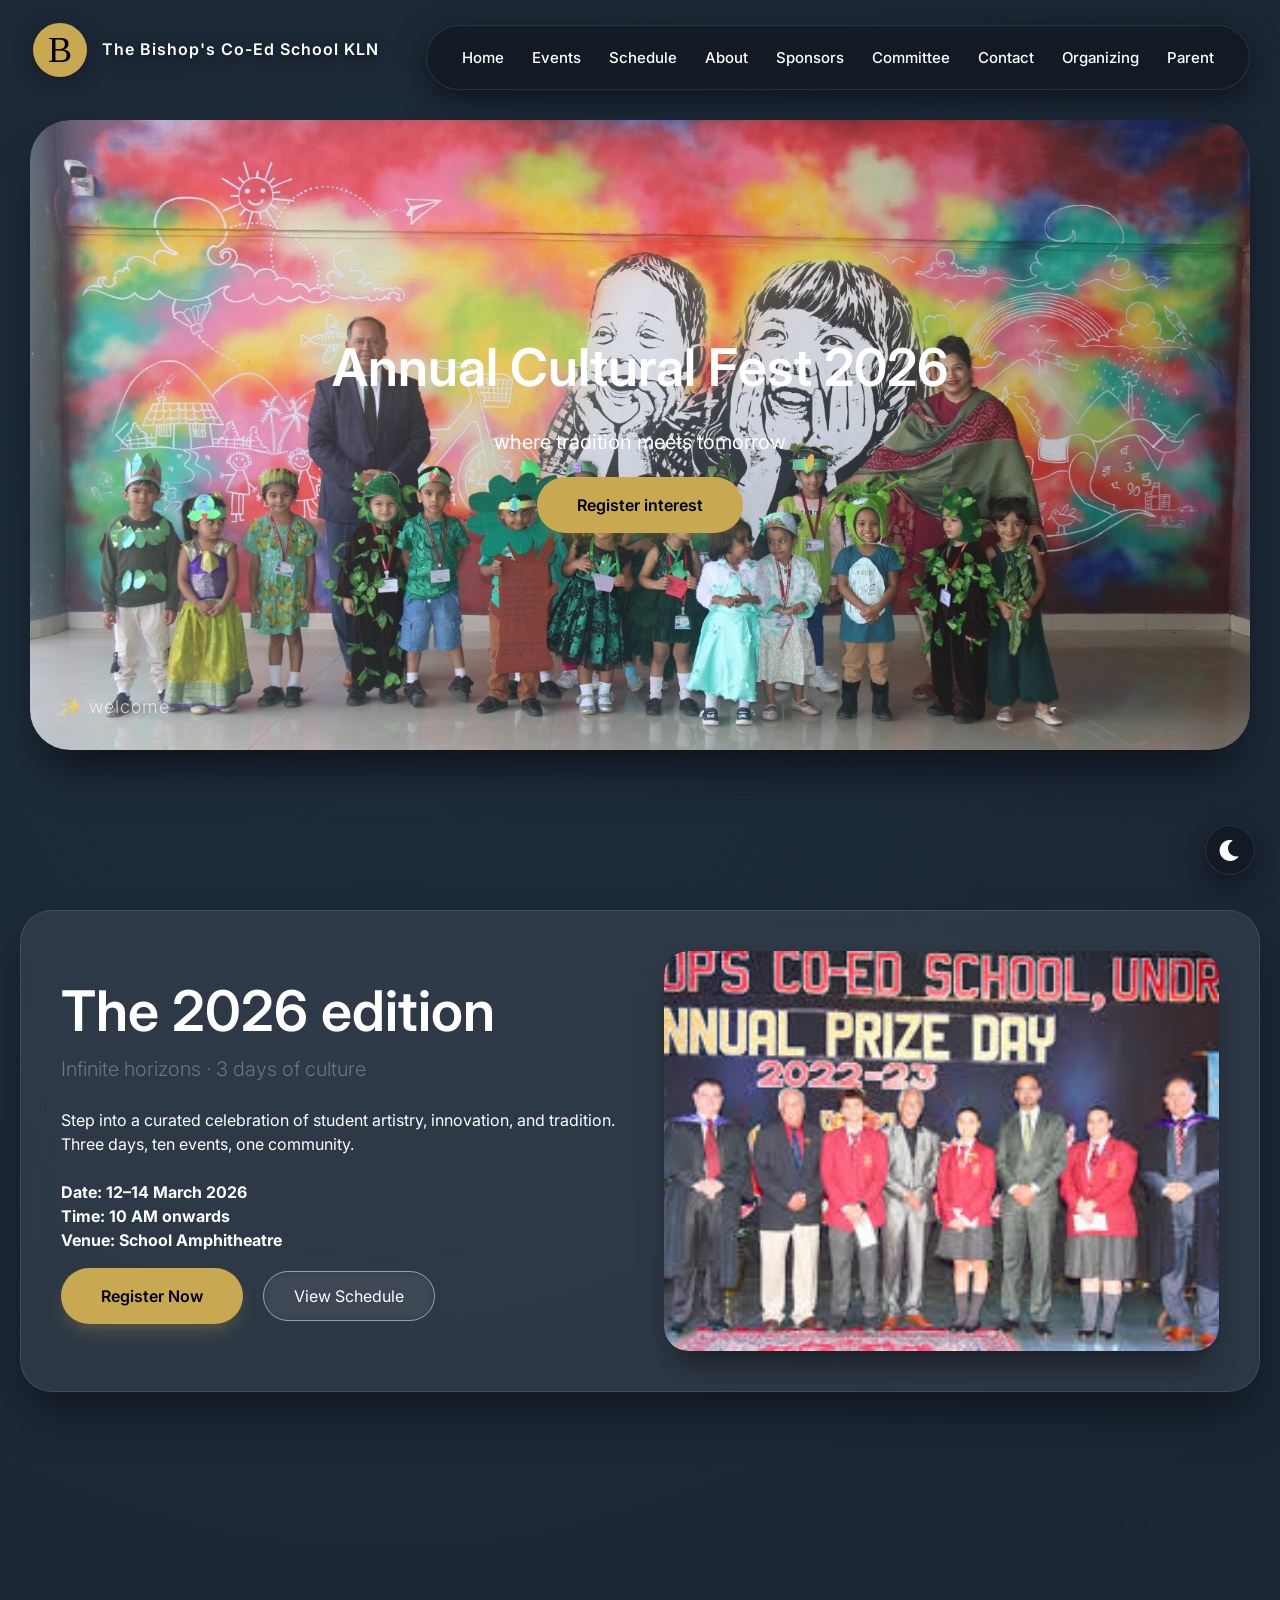
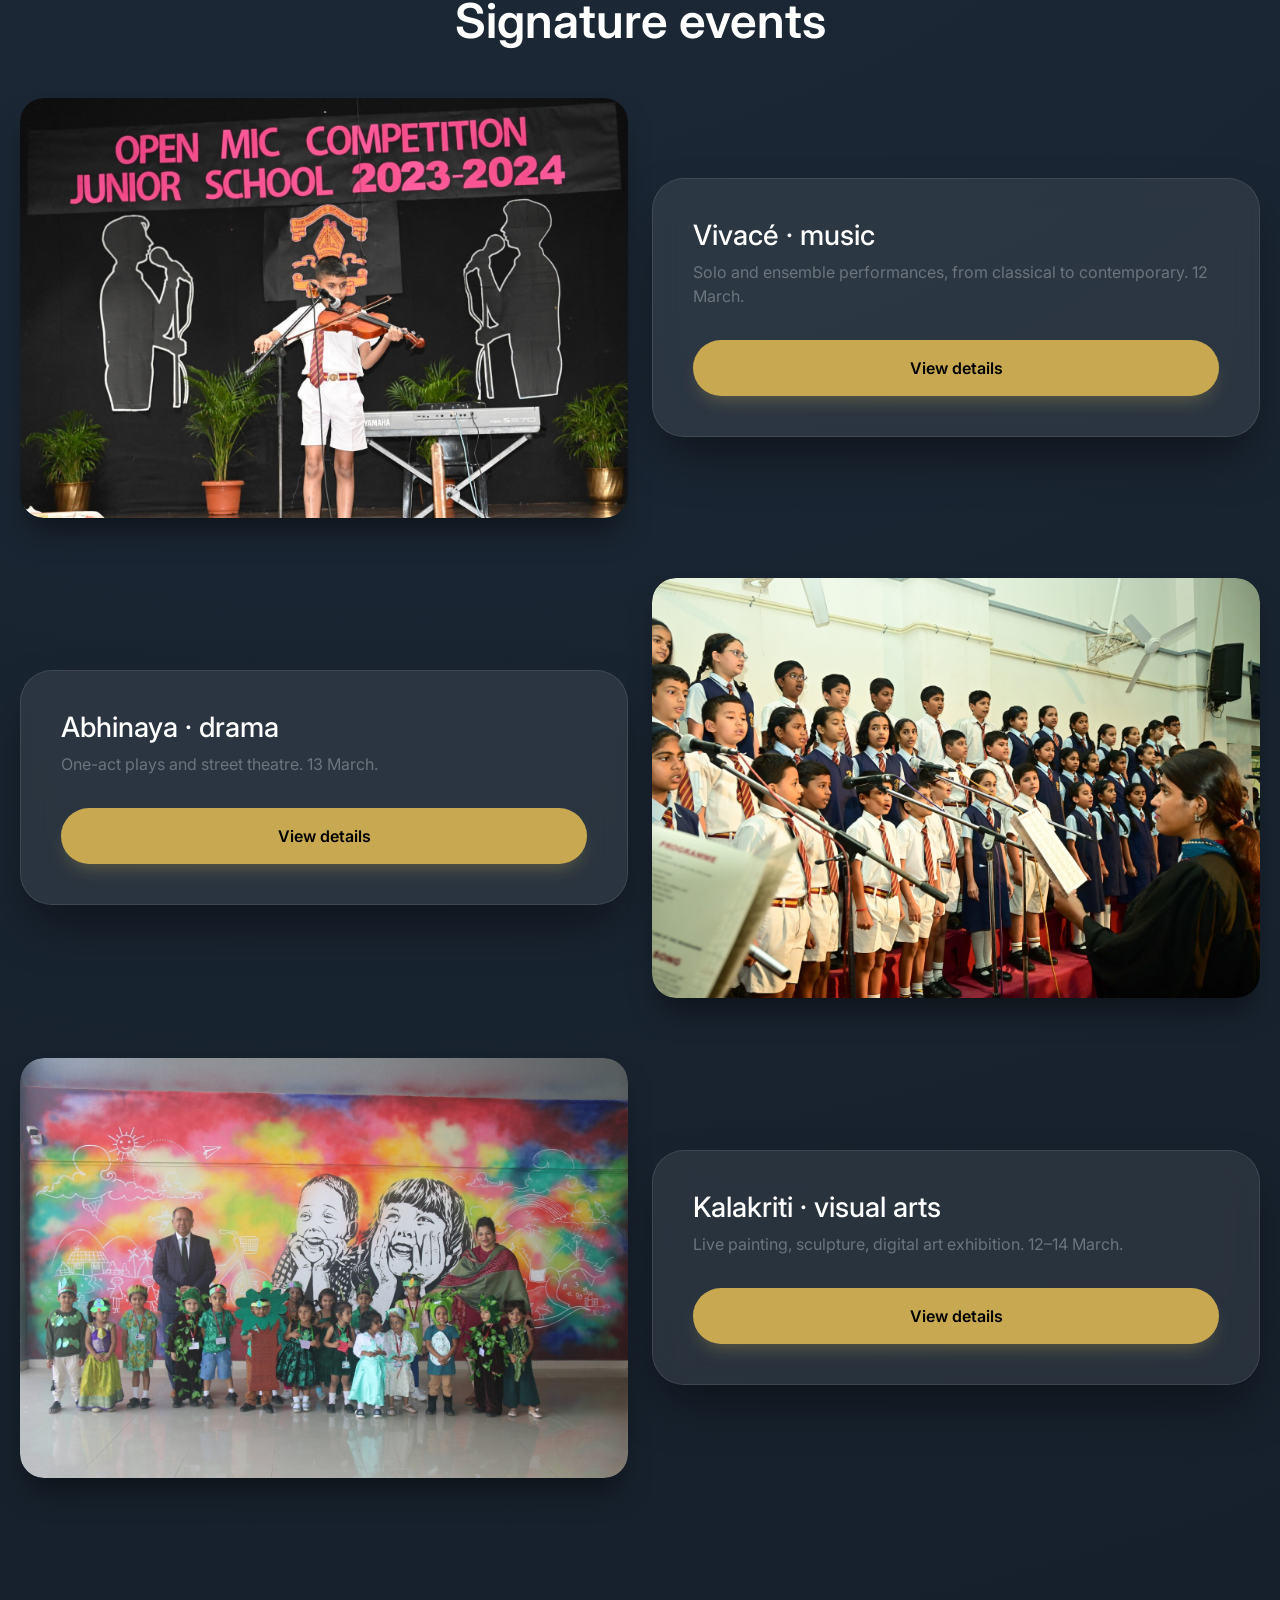
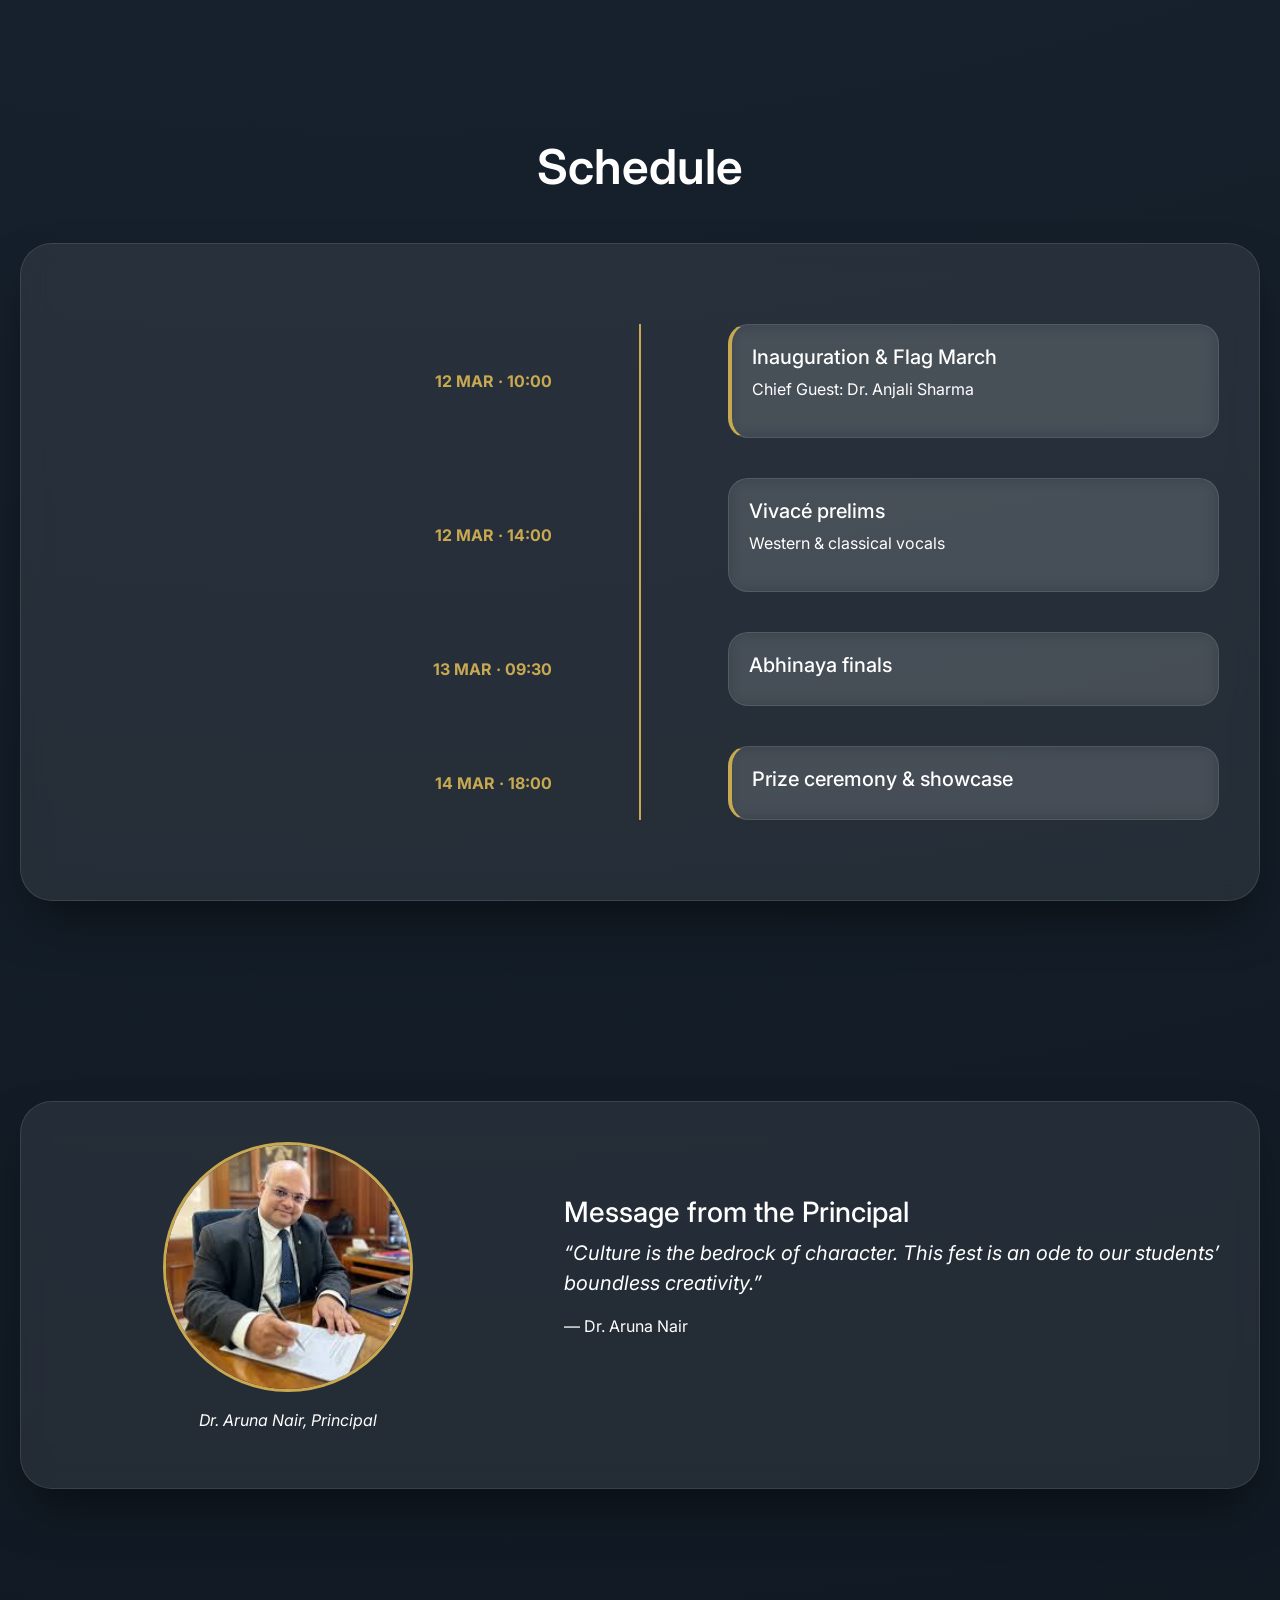
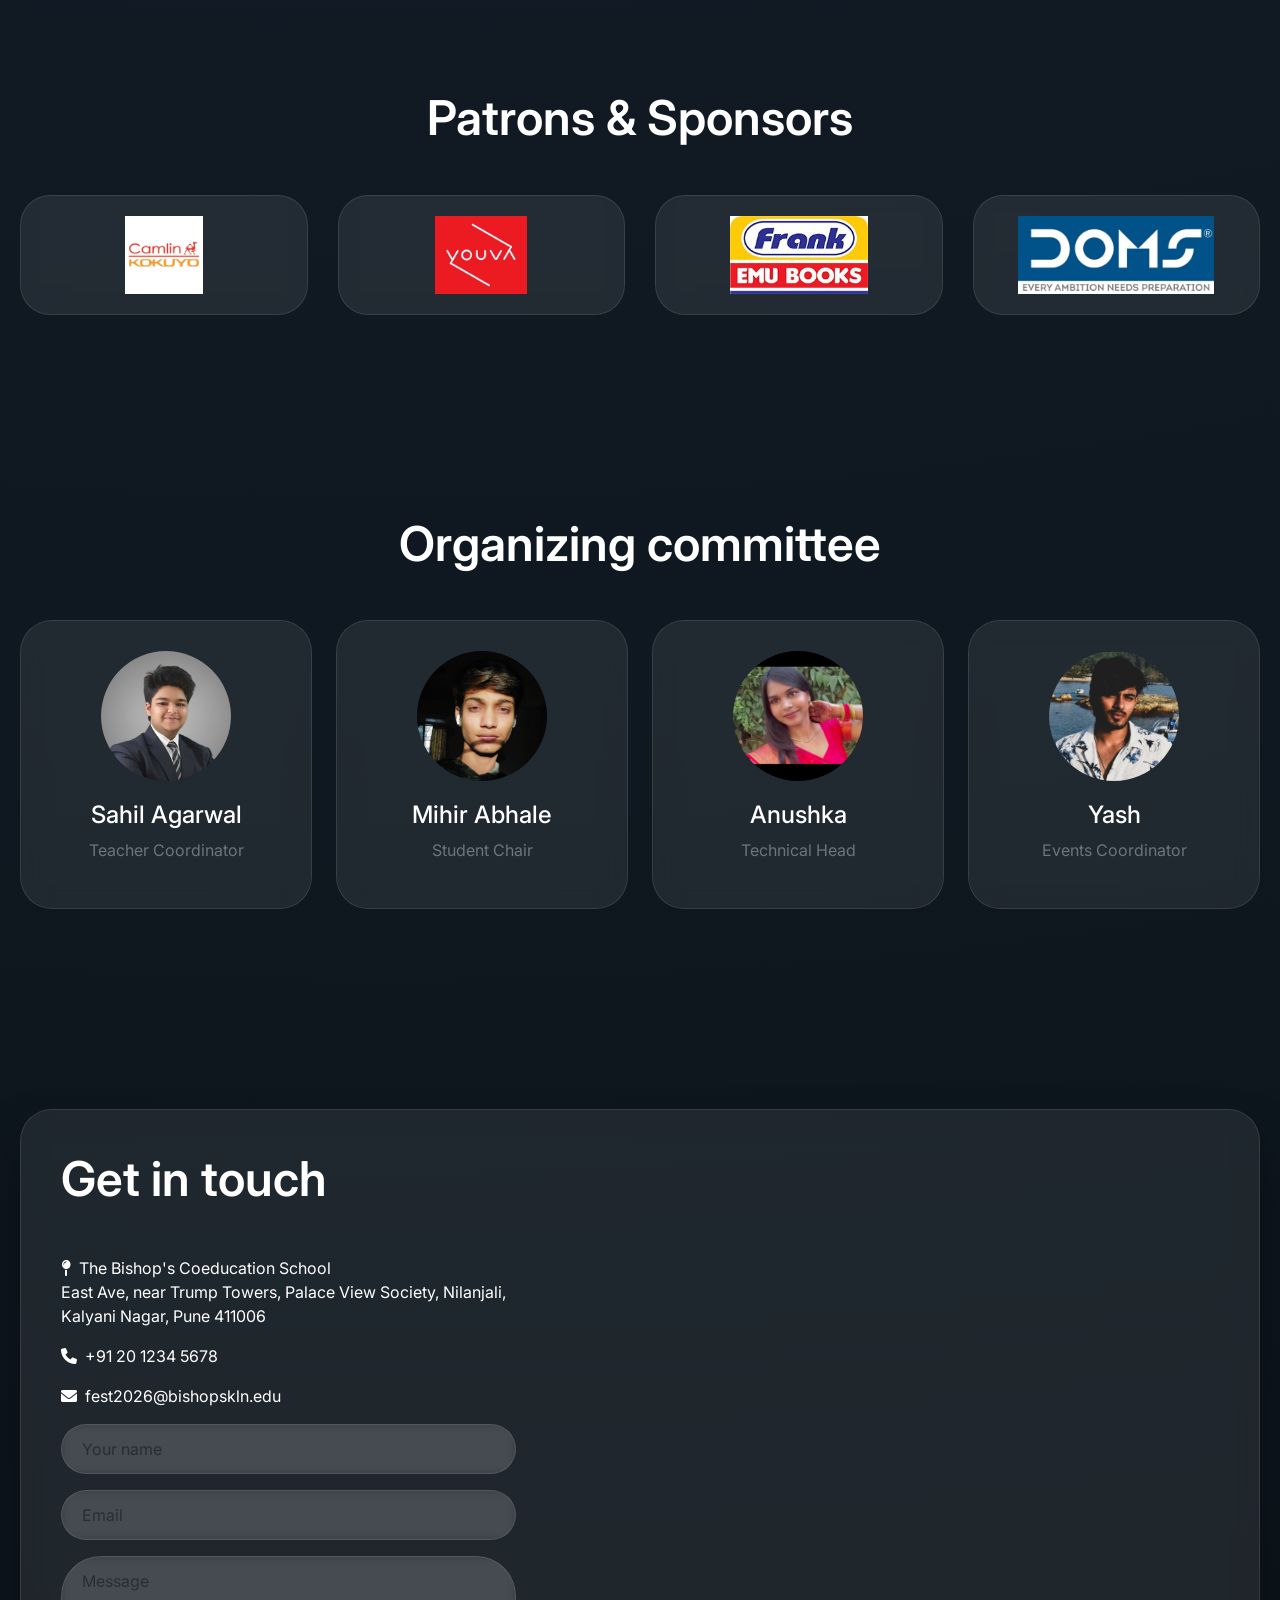
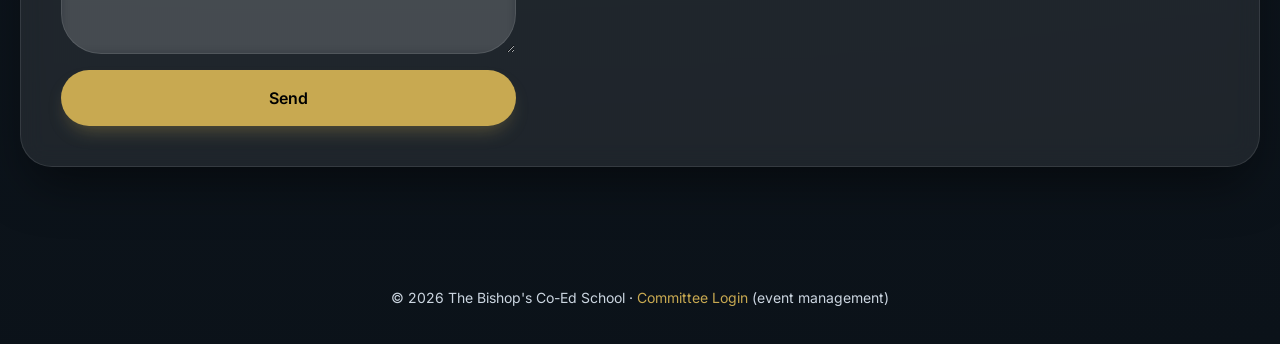
==== commit 3e7d7b5f: "Map Embedded" ====
--- a/index.html
+++ b/index.html
@@ -294,10 +294,18 @@
               <textarea class="form-control mb-3" rows="3" placeholder="Message" required></textarea>
               <button class="btn-gold w-100">Send</button>
             </form>
-          </div>
-          <div class="col-md-7">
-            <div class="map-placeholder">📍 Google Maps embed placeholder</div>
-          </div>
+         </div>
+<div class="col-md-7">
+  <iframe 
+    src="https://www.google.com/maps/embed?pb=!1m18!1m12!1m3!1d3782.475294267772!2d73.90314787496378!3d18.55259878254724!2m3!1f0!2f0!3f0!3m2!1i1024!2i768!4f13.1!3m3!1m2!1s0x3bc2c11033d323ed%3A0x5b0288df86830594!2sThe%20Bishop&#39;s%20Co-Ed%20School!5e0!3m2!1sen!2sin!4v1775649266752!5m2!1sen!2sin"
+    frameborder="0" 
+    style="border:0; width: 100%; height: 400px;" 
+    allowfullscreen="" 
+    loading="lazy">
+  </iframe>
+</div>
+         
+          
         </div>
       </div>
     </div>
